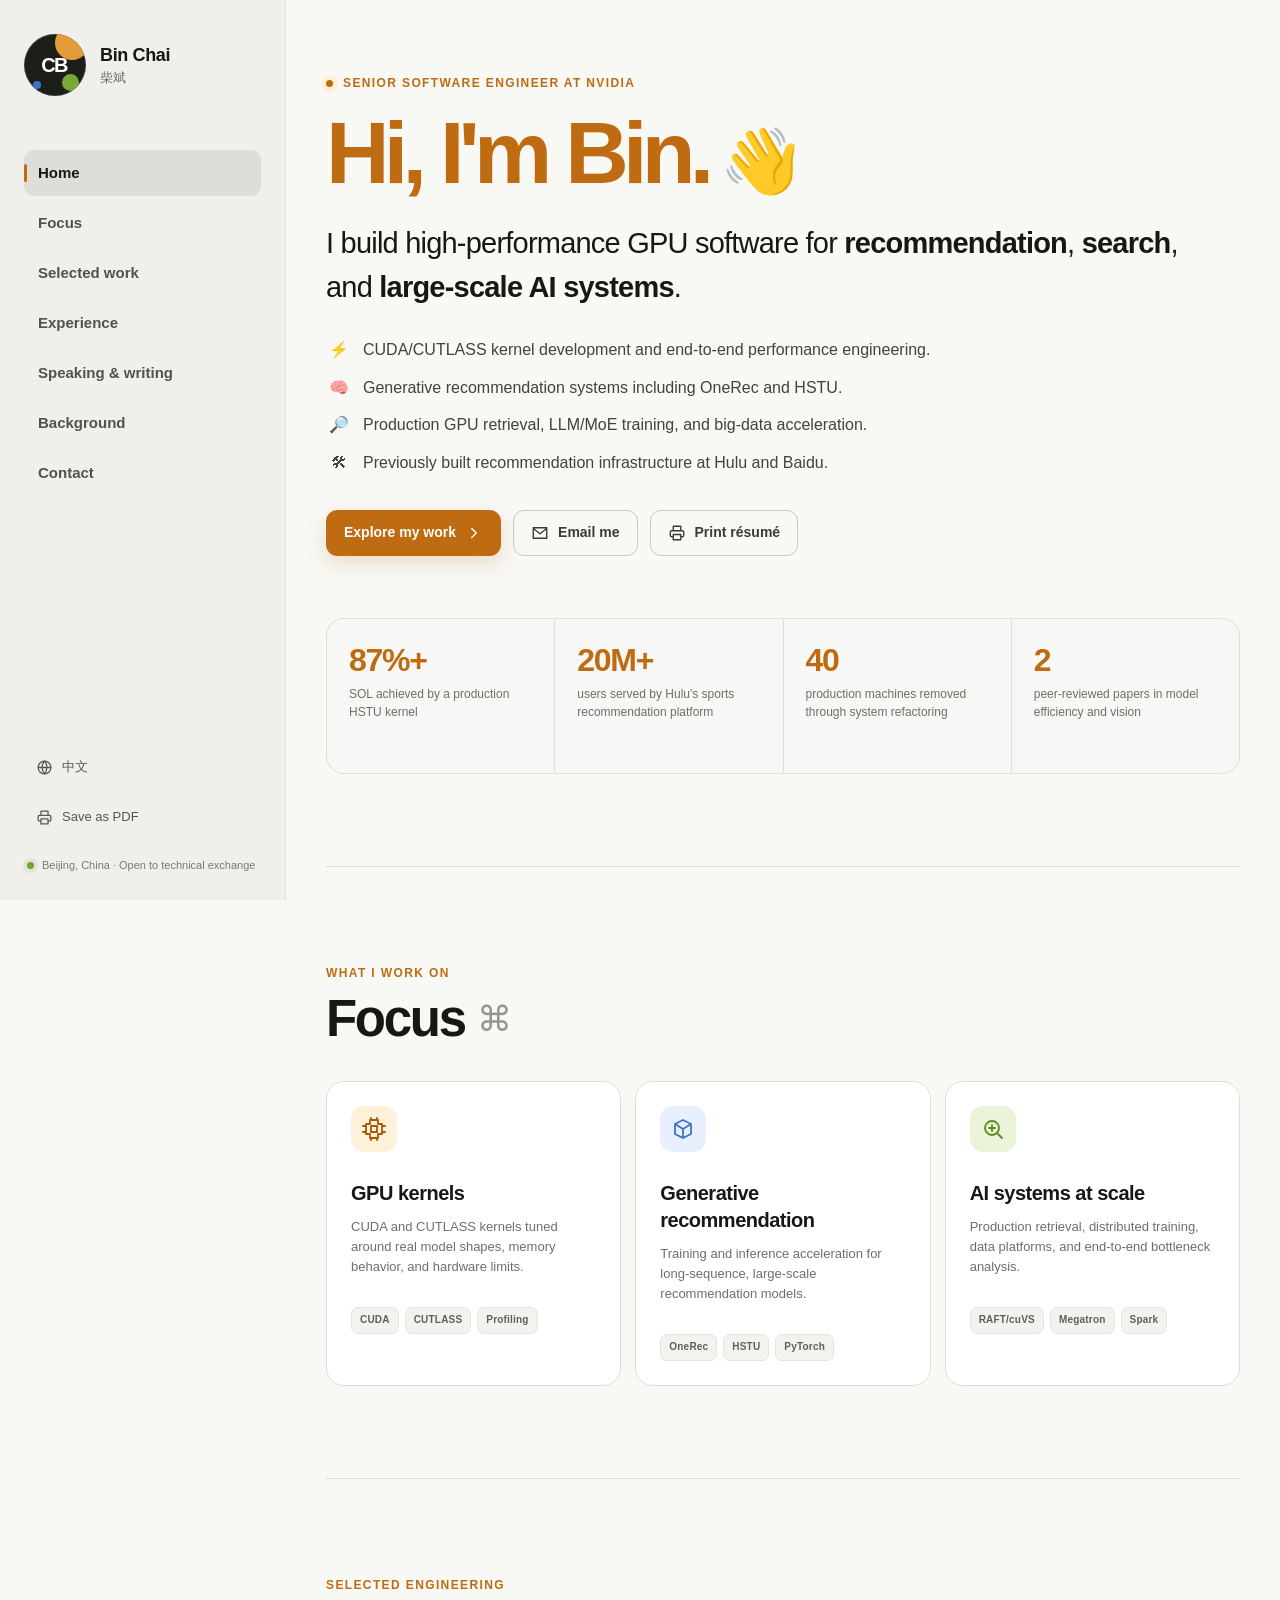
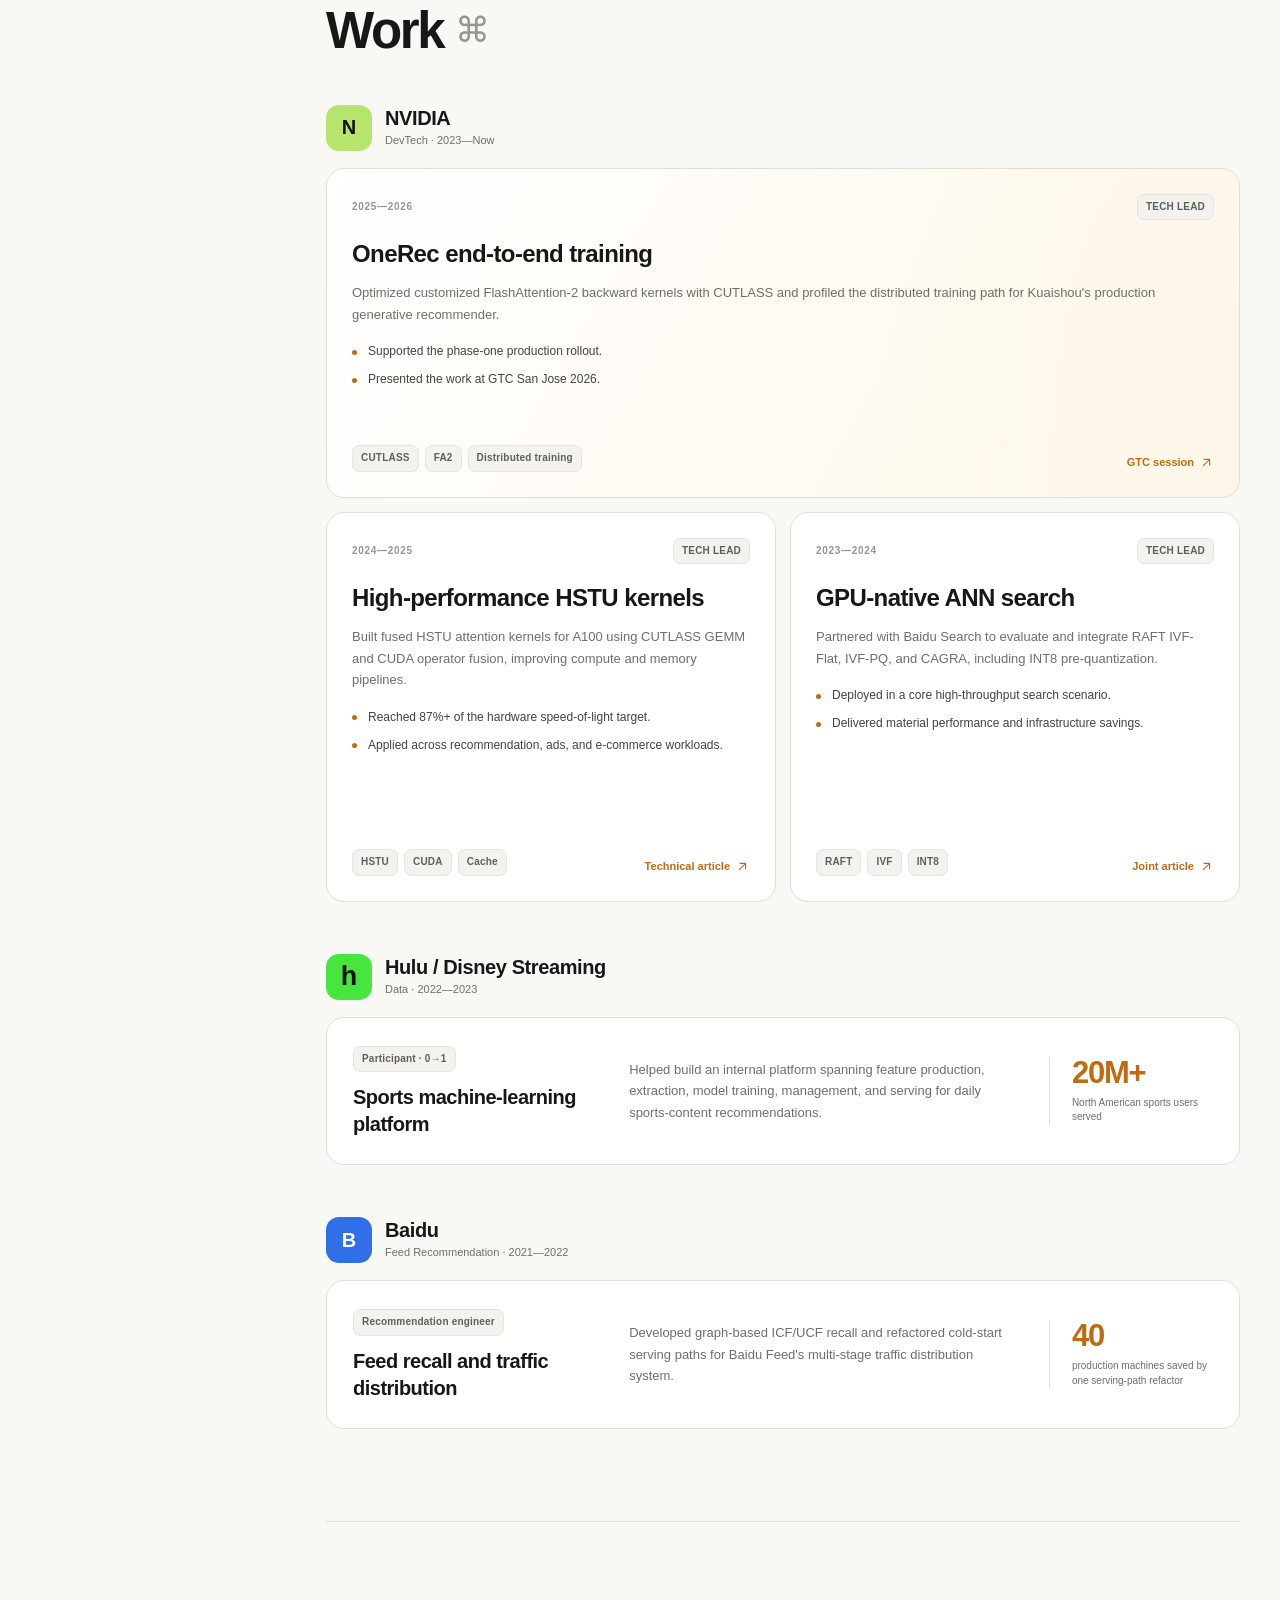
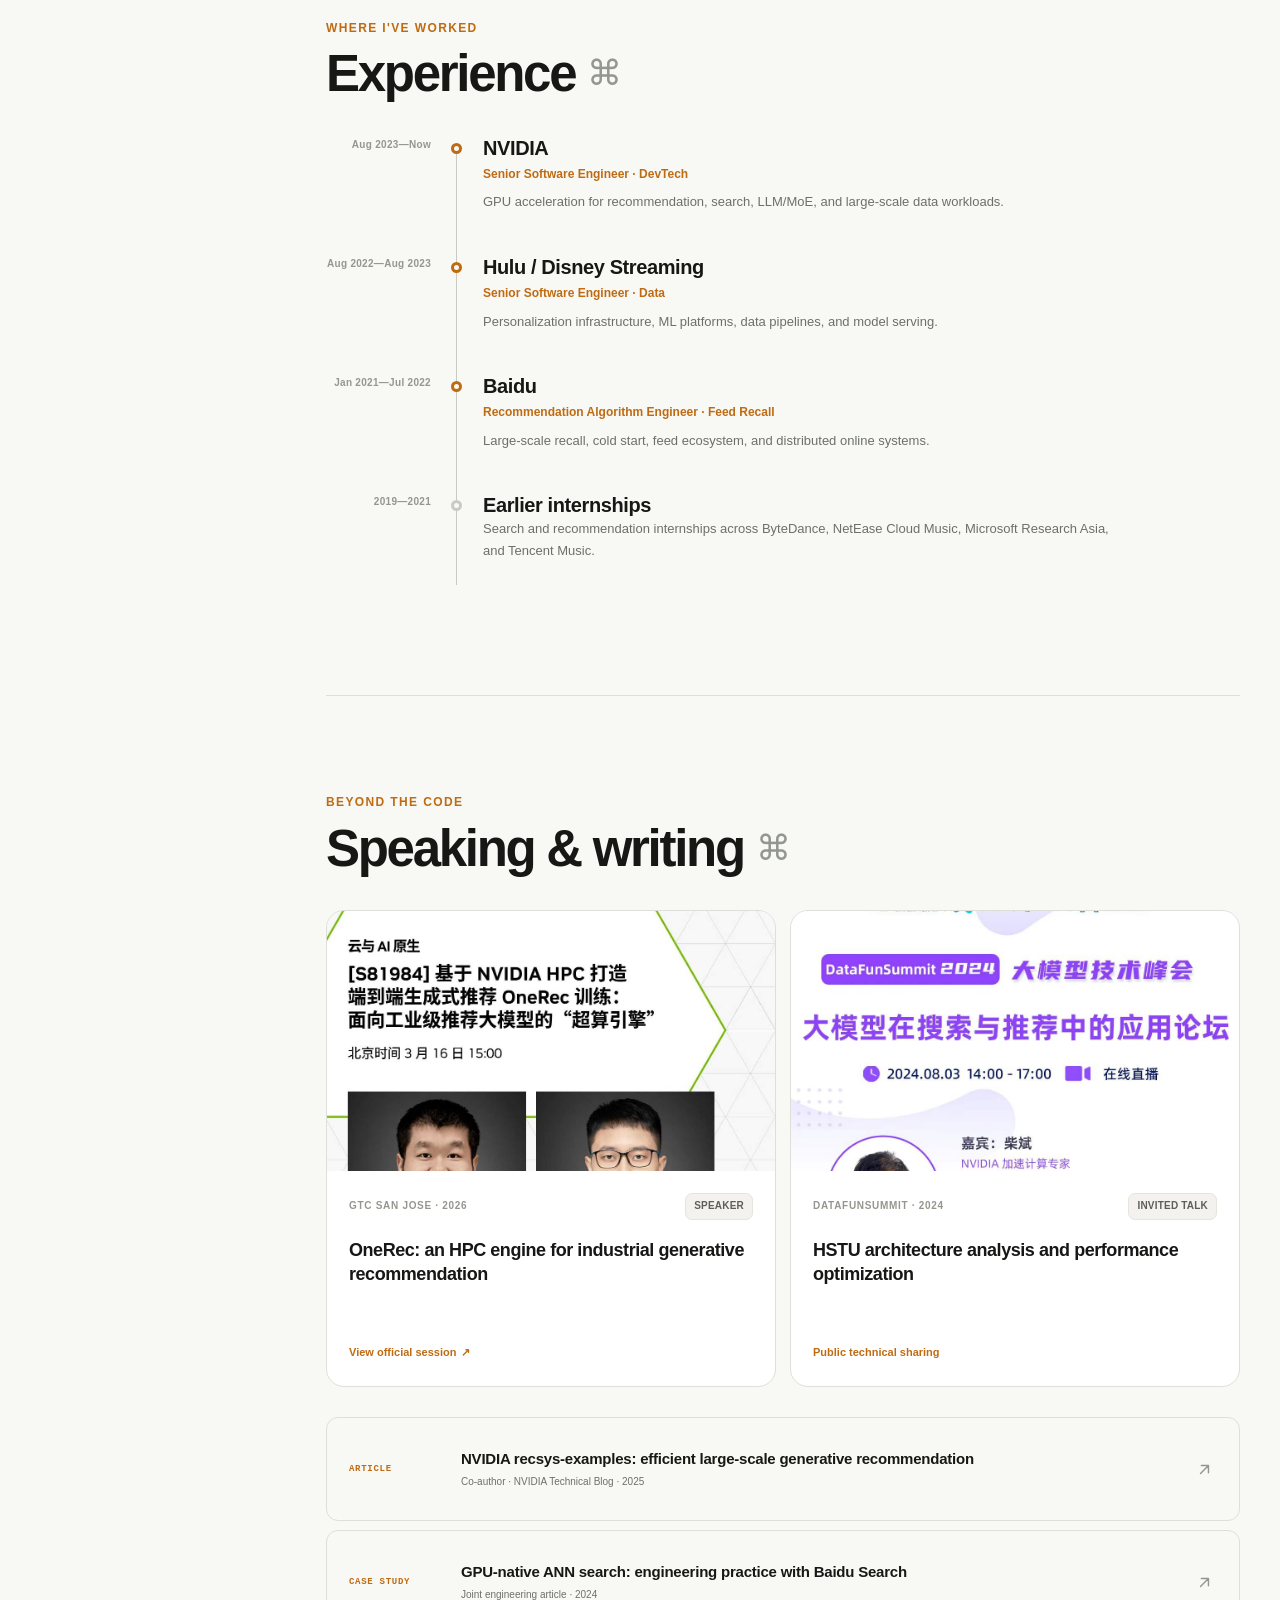
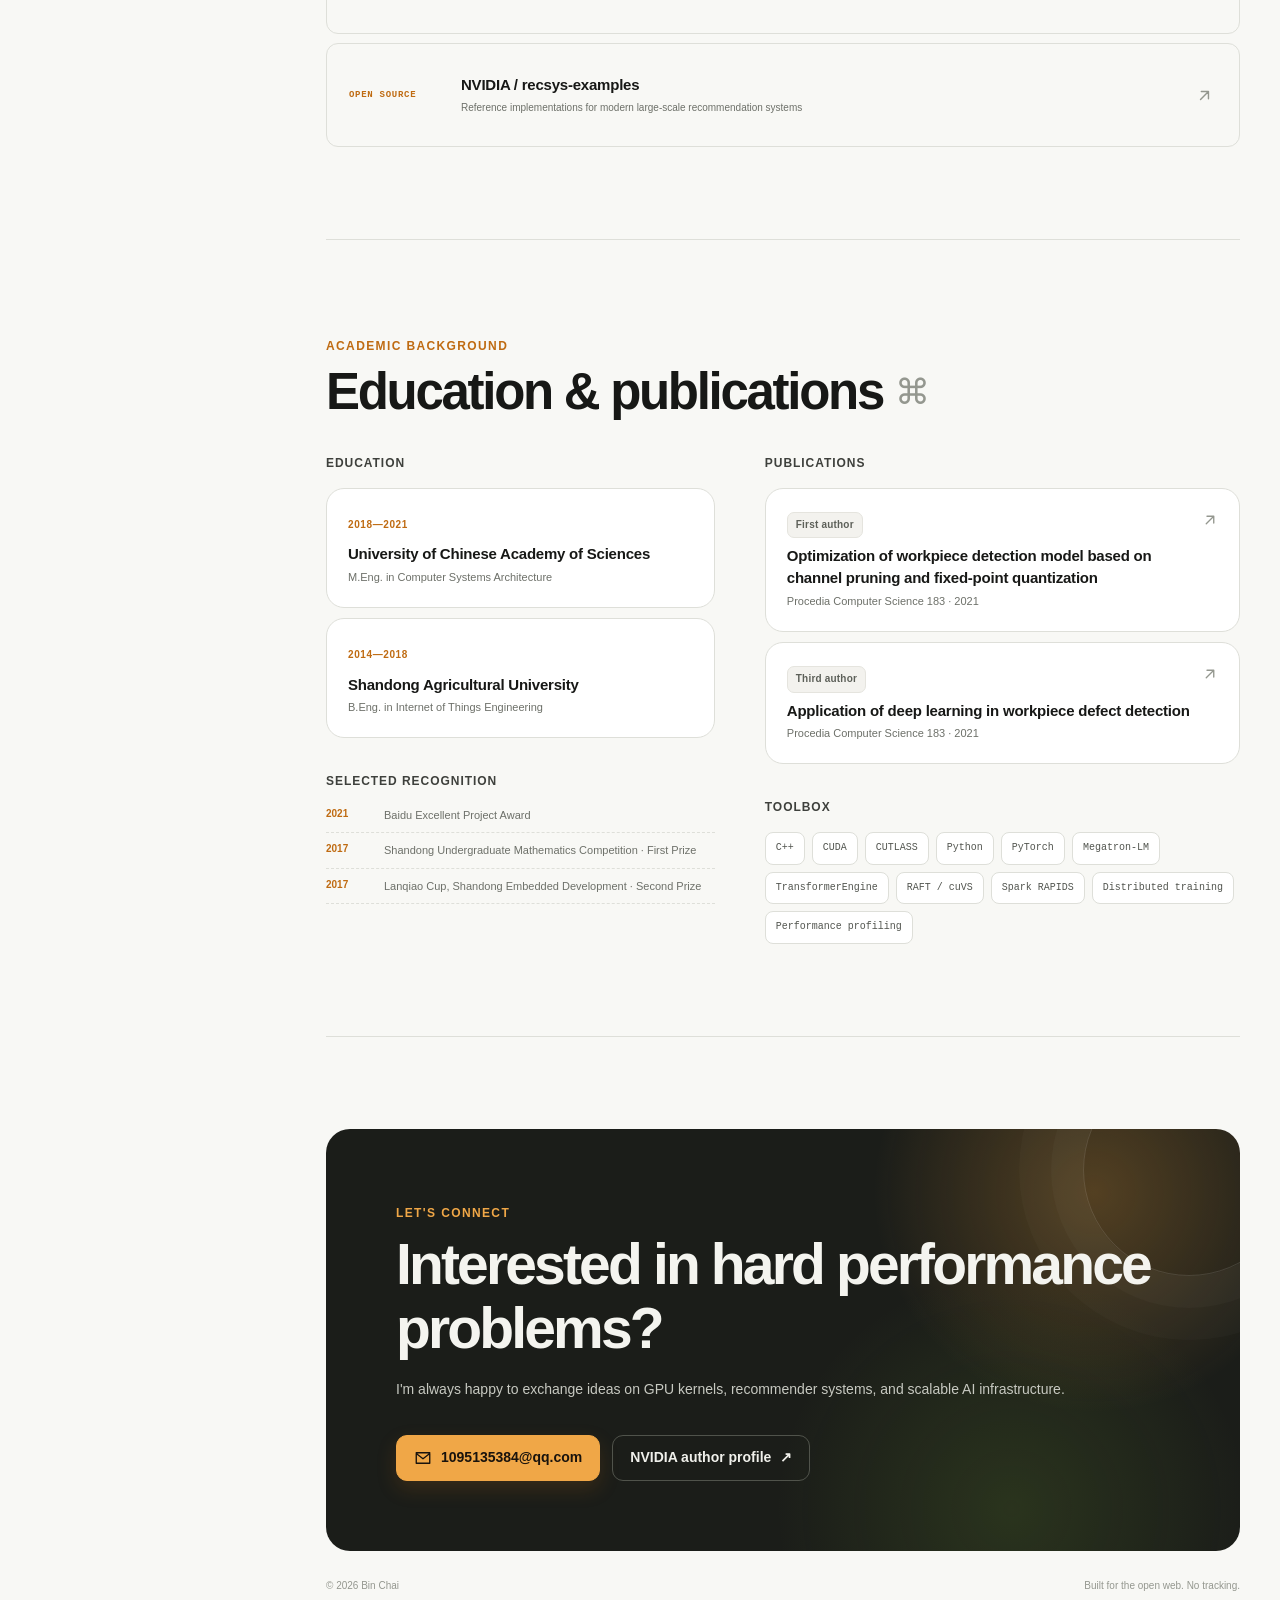
==== index.html @ 74ae66ad "Publish public resume site" ====
<!doctype html>
<html lang="en" data-lang="en">
  <head>
    <meta charset="UTF-8" />
    <meta name="viewport" content="width=device-width, initial-scale=1" />
    <meta
      name="description"
      content="Bin Chai is a senior software engineer at NVIDIA focused on GPU performance, generative recommendation, large-scale retrieval, and AI systems."
    />
    <meta name="theme-color" content="#f3f2ee" />
    <meta property="og:type" content="website" />
    <meta property="og:url" content="https://cb521.github.io/resume/" />
    <meta property="og:title" content="Bin Chai — GPU Performance Engineer" />
    <meta
      property="og:description"
      content="GPU kernels, generative recommendation, large-scale retrieval, and production AI systems."
    />
    <title>Bin Chai — GPU Performance Engineer</title>
    <link rel="canonical" href="https://cb521.github.io/resume/" />
    <link rel="icon" href="./assets/favicon.svg" type="image/svg+xml" />
    <script>document.documentElement.classList.add("js");</script>
    <link rel="stylesheet" href="./styles.css" />
    <script src="./script.js" defer></script>
  </head>

  <body>
    <a class="skip-link" href="#main-content">
      <span class="lang-en">Skip to content</span>
      <span class="lang-zh">跳到正文</span>
    </a>

    <header class="mobile-bar">
      <button class="icon-button menu-button" type="button" aria-label="Open navigation" aria-expanded="false">
        <svg viewBox="0 0 24 24" aria-hidden="true">
          <path d="M4 7h16M4 12h16M4 17h16" />
        </svg>
      </button>
      <a class="mobile-brand" href="#home" aria-label="Bin Chai home">
        <span class="brand-mark brand-mark--small">CB</span>
        <span>Bin Chai</span>
      </a>
      <button class="language-button language-button--mobile" type="button" aria-label="Switch language">
        <span class="lang-en">中文</span>
        <span class="lang-zh">EN</span>
      </button>
    </header>

    <div class="drawer-overlay" aria-hidden="true"></div>

    <aside class="sidebar" aria-label="Primary navigation">
      <div class="sidebar-inner">
        <a class="identity" href="#home" aria-label="Bin Chai home">
          <div class="brand-mark" aria-hidden="true">
            <span>CB</span>
            <i></i><i></i><i></i>
          </div>
          <div>
            <strong>Bin Chai</strong>
            <span>柴斌</span>
          </div>
        </a>

        <nav class="site-nav" aria-label="Section navigation">
          <a class="active" href="#home">
            <span class="lang-en">Home</span><span class="lang-zh">首页</span>
          </a>
          <a href="#focus">
            <span class="lang-en">Focus</span><span class="lang-zh">技术方向</span>
          </a>
          <a href="#work">
            <span class="lang-en">Selected work</span><span class="lang-zh">代表项目</span>
          </a>
          <a href="#experience">
            <span class="lang-en">Experience</span><span class="lang-zh">工作经历</span>
          </a>
          <a href="#speaking">
            <span class="lang-en">Speaking & writing</span><span class="lang-zh">演讲与文章</span>
          </a>
          <a href="#background">
            <span class="lang-en">Background</span><span class="lang-zh">教育与论文</span>
          </a>
          <a href="#contact">
            <span class="lang-en">Contact</span><span class="lang-zh">联系我</span>
          </a>
        </nav>

        <div class="sidebar-actions">
          <button class="language-button" type="button" aria-label="Switch language">
            <svg viewBox="0 0 24 24" aria-hidden="true">
              <circle cx="12" cy="12" r="9" />
              <path d="M3.5 12h17M12 3c2.2 2.5 3.3 5.5 3.3 9S14.2 18.5 12 21M12 3C9.8 5.5 8.7 8.5 8.7 12S9.8 18.5 12 21" />
            </svg>
            <span class="lang-en">中文</span>
            <span class="lang-zh">English</span>
          </button>
          <button class="print-button" type="button">
            <svg viewBox="0 0 24 24" aria-hidden="true">
              <path d="M7 8V3h10v5M7 17H5a2 2 0 0 1-2-2v-4a2 2 0 0 1 2-2h14a2 2 0 0 1 2 2v4a2 2 0 0 1-2 2h-2M7 14h10v7H7z" />
            </svg>
            <span class="lang-en">Save as PDF</span>
            <span class="lang-zh">保存为 PDF</span>
          </button>
        </div>

        <p class="sidebar-note">
          <span class="status-dot"></span>
          <span class="lang-en">Beijing, China · Open to technical exchange</span>
          <span class="lang-zh">中国北京 · 欢迎技术交流</span>
        </p>
      </div>
    </aside>

    <main id="main-content">
      <section class="hero section" id="home">
        <div class="eyebrow reveal">
          <span class="eyebrow-dot"></span>
          <span class="lang-en">Senior Software Engineer at NVIDIA</span>
          <span class="lang-zh">NVIDIA 高级软件开发工程师</span>
        </div>

        <h1 class="hero-title reveal">
          <span class="lang-en">Hi, I'm Bin.<span class="wave" aria-hidden="true">👋</span></span>
          <span class="lang-zh">你好，我是柴斌。<span class="wave" aria-hidden="true">👋</span></span>
        </h1>

        <p class="print-contact">Bin Chai · Beijing, China · 1095135384@qq.com</p>

        <div class="hero-copy reveal">
          <p class="lead lang-en">
            I build high-performance GPU software for <strong>recommendation</strong>,
            <strong>search</strong>, and <strong>large-scale AI systems</strong>.
          </p>
          <p class="lead lang-zh">
            我专注于<strong>推荐系统</strong>、<strong>搜索</strong>与<strong>大规模 AI 系统</strong>的 GPU 性能优化。
          </p>

          <ul class="intro-list">
            <li>
              <span class="bullet-icon" aria-hidden="true">⚡</span>
              <span class="lang-en">CUDA/CUTLASS kernel development and end-to-end performance engineering.</span>
              <span class="lang-zh">CUDA/CUTLASS 高性能 Kernel 开发与端到端性能优化。</span>
            </li>
            <li>
              <span class="bullet-icon" aria-hidden="true">🧠</span>
              <span class="lang-en">Generative recommendation systems including OneRec and HSTU.</span>
              <span class="lang-zh">OneRec、HSTU 等生成式推荐系统的训练与推理加速。</span>
            </li>
            <li>
              <span class="bullet-icon" aria-hidden="true">🔎</span>
              <span class="lang-en">Production GPU retrieval, LLM/MoE training, and big-data acceleration.</span>
              <span class="lang-zh">生产级 GPU 检索、LLM/MoE 训练与大数据加速。</span>
            </li>
            <li>
              <span class="bullet-icon" aria-hidden="true">🛠</span>
              <span class="lang-en">Previously built recommendation infrastructure at Hulu and Baidu.</span>
              <span class="lang-zh">曾在 Hulu 与百度从事推荐基础设施和算法研发。</span>
            </li>
          </ul>
        </div>

        <div class="hero-actions reveal">
          <a class="primary-button" href="#work">
            <span class="lang-en">Explore my work</span><span class="lang-zh">查看代表项目</span>
            <svg viewBox="0 0 24 24" aria-hidden="true"><path d="m9 18 6-6-6-6" /></svg>
          </a>
          <a class="text-button" href="mailto:1095135384@qq.com">
            <svg viewBox="0 0 24 24" aria-hidden="true"><path d="M3 5h18v14H3zM3 6l9 7 9-7" /></svg>
            <span class="lang-en">Email me</span><span class="lang-zh">邮件联系</span>
          </a>
          <button class="text-button print-button print-button--inline" type="button">
            <svg viewBox="0 0 24 24" aria-hidden="true"><path d="M7 8V3h10v5M7 17H5a2 2 0 0 1-2-2v-4a2 2 0 0 1 2-2h14a2 2 0 0 1 2 2v4a2 2 0 0 1-2 2h-2M7 14h10v7H7z" /></svg>
            <span class="lang-en">Print résumé</span><span class="lang-zh">打印简历</span>
          </button>
        </div>

        <div class="metrics reveal" aria-label="Career highlights">
          <div>
            <strong>87%+</strong>
            <span class="lang-en">SOL achieved by a production HSTU kernel</span>
            <span class="lang-zh">HSTU 核心 Kernel 达到的 SOL</span>
          </div>
          <div>
            <strong>20M+</strong>
            <span class="lang-en">users served by Hulu's sports recommendation platform</span>
            <span class="lang-zh">Hulu 体育推荐平台覆盖用户</span>
          </div>
          <div>
            <strong>40</strong>
            <span class="lang-en">production machines removed through system refactoring</span>
            <span class="lang-zh">通过架构重构节省线上机器</span>
          </div>
          <div>
            <strong>2</strong>
            <span class="lang-en">peer-reviewed papers in model efficiency and vision</span>
            <span class="lang-zh">模型效率与视觉方向论文</span>
          </div>
        </div>
      </section>

      <section class="section" id="focus">
        <div class="section-heading reveal">
          <span class="section-kicker lang-en">What I work on</span>
          <span class="section-kicker lang-zh">技术方向</span>
          <h2><span class="lang-en">Focus</span><span class="lang-zh">我在做什么</span><span aria-hidden="true">⌘</span></h2>
        </div>

        <div class="focus-grid">
          <article class="focus-card reveal">
            <div class="focus-icon focus-icon--amber" aria-hidden="true">
              <svg viewBox="0 0 24 24"><path d="M8 3h8v4h4v10h-4v4H8v-4H4V7h4zM9 9h6v6H9zM9 1v2m6-2v2M9 21v2m6-2v2M1 9h3m-3 6h3m16-6h3m-3 6h3" /></svg>
            </div>
            <h3><span class="lang-en">GPU kernels</span><span class="lang-zh">GPU Kernel</span></h3>
            <p class="lang-en">CUDA and CUTLASS kernels tuned around real model shapes, memory behavior, and hardware limits.</p>
            <p class="lang-zh">围绕真实模型形状、访存行为与硬件极限进行 CUDA/CUTLASS Kernel 优化。</p>
            <div class="tag-row"><span>CUDA</span><span>CUTLASS</span><span>Profiling</span></div>
          </article>

          <article class="focus-card reveal">
            <div class="focus-icon focus-icon--blue" aria-hidden="true">
              <svg viewBox="0 0 24 24"><path d="M4 17V7l8-4 8 4v10l-8 4zM4 7l8 5 8-5M12 12v9" /></svg>
            </div>
            <h3><span class="lang-en">Generative recommendation</span><span class="lang-zh">生成式推荐</span></h3>
            <p class="lang-en">Training and inference acceleration for long-sequence, large-scale recommendation models.</p>
            <p class="lang-zh">面向长序列、大规模生成式推荐模型的训练与推理加速。</p>
            <div class="tag-row"><span>OneRec</span><span>HSTU</span><span>PyTorch</span></div>
          </article>

          <article class="focus-card reveal">
            <div class="focus-icon focus-icon--green" aria-hidden="true">
              <svg viewBox="0 0 24 24"><circle cx="11" cy="11" r="7" /><path d="m16 16 5 5M8 11h6m-3-3v6" /></svg>
            </div>
            <h3><span class="lang-en">AI systems at scale</span><span class="lang-zh">大规模 AI 系统</span></h3>
            <p class="lang-en">Production retrieval, distributed training, data platforms, and end-to-end bottleneck analysis.</p>
            <p class="lang-zh">生产级向量检索、分布式训练、数据平台与端到端瓶颈分析。</p>
            <div class="tag-row"><span>RAFT/cuVS</span><span>Megatron</span><span>Spark</span></div>
          </article>
        </div>
      </section>

      <section class="section" id="work">
        <div class="section-heading reveal">
          <span class="section-kicker lang-en">Selected engineering</span>
          <span class="section-kicker lang-zh">代表性工程实践</span>
          <h2><span class="lang-en">Work</span><span class="lang-zh">代表项目</span><span aria-hidden="true">⌘</span></h2>
        </div>

        <div class="company-heading reveal">
          <div class="company-logo company-logo--nvidia" aria-hidden="true">N</div>
          <div><strong>NVIDIA</strong><span>DevTech · 2023—Now</span></div>
        </div>

        <div class="work-grid">
          <article class="work-card work-card--featured reveal">
            <div class="card-topline"><span>2025—2026</span><span class="role-pill">Tech Lead</span></div>
            <h3><span class="lang-en">OneRec end-to-end training</span><span class="lang-zh">OneRec 端到端训练优化</span></h3>
            <p class="lang-en">Optimized customized FlashAttention-2 backward kernels with CUTLASS and profiled the distributed training path for Kuaishou's production generative recommender.</p>
            <p class="lang-zh">结合客户定制化参数，使用 CUTLASS 优化 FlashAttention-2 反向 Kernel，并完成分布式训练链路分析与优化。</p>
            <ul class="result-list">
              <li><span class="lang-en">Supported the phase-one production rollout.</span><span class="lang-zh">支持 OneRec 一期上线。</span></li>
              <li><span class="lang-en">Presented the work at GTC San Jose 2026.</span><span class="lang-zh">作为讲者在 GTC San Jose 2026 分享。</span></li>
            </ul>
            <div class="card-footer">
              <div class="tag-row"><span>CUTLASS</span><span>FA2</span><span>Distributed training</span></div>
              <a class="card-link" href="https://www.nvidia.com/gtc/session-catalog/sessions/gtc26-s81984/" target="_blank" rel="noreferrer">
                <span class="lang-en">GTC session</span><span class="lang-zh">GTC 演讲</span>
                <svg viewBox="0 0 24 24" aria-hidden="true"><path d="M7 17 17 7M8 7h9v9" /></svg>
              </a>
            </div>
          </article>

          <article class="work-card reveal">
            <div class="card-topline"><span>2024—2025</span><span class="role-pill">Tech Lead</span></div>
            <h3><span class="lang-en">High-performance HSTU kernels</span><span class="lang-zh">高性能 HSTU Kernel</span></h3>
            <p class="lang-en">Built fused HSTU attention kernels for A100 using CUTLASS GEMM and CUDA operator fusion, improving compute and memory pipelines.</p>
            <p class="lang-zh">基于 CUTLASS GEMM 与 CUDA 算子融合实现 A100 高性能 HSTU 核心算子，系统优化计算与访存流水。</p>
            <ul class="result-list">
              <li><span class="lang-en">Reached 87%+ of the hardware speed-of-light target.</span><span class="lang-zh">达到 87%+ SOL 性能。</span></li>
              <li><span class="lang-en">Applied across recommendation, ads, and e-commerce workloads.</span><span class="lang-zh">在信息流、电商推荐与原生广告场景落地。</span></li>
            </ul>
            <div class="card-footer">
              <div class="tag-row"><span>HSTU</span><span>CUDA</span><span>Cache</span></div>
              <a class="card-link" href="https://developer.nvidia.cn/blog/nvidia-recsys-generative-recommenders-1/" target="_blank" rel="noreferrer">
                <span class="lang-en">Technical article</span><span class="lang-zh">技术文章</span>
                <svg viewBox="0 0 24 24" aria-hidden="true"><path d="M7 17 17 7M8 7h9v9" /></svg>
              </a>
            </div>
          </article>

          <article class="work-card reveal">
            <div class="card-topline"><span>2023—2024</span><span class="role-pill">Tech Lead</span></div>
            <h3><span class="lang-en">GPU-native ANN search</span><span class="lang-zh">GPU 原生 ANN 检索</span></h3>
            <p class="lang-en">Partnered with Baidu Search to evaluate and integrate RAFT IVF-Flat, IVF-PQ, and CAGRA, including INT8 pre-quantization.</p>
            <p class="lang-zh">与百度搜索合作接入并测试 RAFT IVF-Flat、IVF-PQ、CAGRA，并完成 INT8 低精度方案验证。</p>
            <ul class="result-list">
              <li><span class="lang-en">Deployed in a core high-throughput search scenario.</span><span class="lang-zh">在百度核心高吞吐搜索场景上线。</span></li>
              <li><span class="lang-en">Delivered material performance and infrastructure savings.</span><span class="lang-zh">取得显著性能与资源成本收益。</span></li>
            </ul>
            <div class="card-footer">
              <div class="tag-row"><span>RAFT</span><span>IVF</span><span>INT8</span></div>
              <a class="card-link" href="https://segmentfault.com/a/1190000045491973" target="_blank" rel="noreferrer">
                <span class="lang-en">Joint article</span><span class="lang-zh">联合文章</span>
                <svg viewBox="0 0 24 24" aria-hidden="true"><path d="M7 17 17 7M8 7h9v9" /></svg>
              </a>
            </div>
          </article>
        </div>

        <div class="company-heading company-heading--spaced reveal">
          <div class="company-logo company-logo--hulu" aria-hidden="true">h</div>
          <div><strong>Hulu / Disney Streaming</strong><span>Data · 2022—2023</span></div>
        </div>

        <article class="wide-card reveal">
          <div>
            <span class="role-pill">Participant · 0→1</span>
            <h3><span class="lang-en">Sports machine-learning platform</span><span class="lang-zh">体育业务机器学习平台</span></h3>
          </div>
          <p class="lang-en">Helped build an internal platform spanning feature production, extraction, model training, management, and serving for daily sports-content recommendations.</p>
          <p class="lang-zh">从 0 到 1 参与构建覆盖特征生产、抽取、模型训练、管理和服务的内部机器学习平台。</p>
          <div class="wide-card-result">
            <strong>20M+</strong>
            <span class="lang-en">North American sports users served</span>
            <span class="lang-zh">北美体育用户日常推荐与推送</span>
          </div>
        </article>

        <div class="company-heading company-heading--spaced reveal">
          <div class="company-logo company-logo--baidu" aria-hidden="true">B</div>
          <div><strong>Baidu</strong><span>Feed Recommendation · 2021—2022</span></div>
        </div>

        <article class="wide-card reveal">
          <div>
            <span class="role-pill"><span class="lang-en">Recommendation engineer</span><span class="lang-zh">推荐算法工程师</span></span>
            <h3><span class="lang-en">Feed recall and traffic distribution</span><span class="lang-zh">信息流召回与流量分发</span></h3>
          </div>
          <p class="lang-en">Developed graph-based ICF/UCF recall and refactored cold-start serving paths for Baidu Feed's multi-stage traffic distribution system.</p>
          <p class="lang-zh">参与流量阶梯分发机制，研发图召回 ICF/UCF，并重构冷启动在线服务链路。</p>
          <div class="wide-card-result">
            <strong>40</strong>
            <span class="lang-en">production machines saved by one serving-path refactor</span>
            <span class="lang-zh">一次召回链路重构节省线上机器</span>
          </div>
        </article>
      </section>

      <section class="section" id="experience">
        <div class="section-heading reveal">
          <span class="section-kicker lang-en">Where I've worked</span>
          <span class="section-kicker lang-zh">工作经历</span>
          <h2><span class="lang-en">Experience</span><span class="lang-zh">职业经历</span><span aria-hidden="true">⌘</span></h2>
        </div>

        <div class="timeline">
          <article class="timeline-item reveal">
            <div class="timeline-marker"></div>
            <div class="timeline-date"><span class="lang-en">Aug 2023—Now</span><span class="lang-zh">2023.08—至今</span></div>
            <div class="timeline-content">
              <h3>NVIDIA</h3>
              <p class="timeline-role"><span class="lang-en">Senior Software Engineer · DevTech</span><span class="lang-zh">高级软件开发工程师 · DevTech</span></p>
              <p class="lang-en">GPU acceleration for recommendation, search, LLM/MoE, and large-scale data workloads.</p>
              <p class="lang-zh">负责搜广推、LLM/MoE 与大数据业务的 GPU 加速和性能工程。</p>
            </div>
          </article>

          <article class="timeline-item reveal">
            <div class="timeline-marker"></div>
            <div class="timeline-date">Aug 2022—Aug 2023</div>
            <div class="timeline-content">
              <h3>Hulu / Disney Streaming</h3>
              <p class="timeline-role"><span class="lang-en">Senior Software Engineer · Data</span><span class="lang-zh">高级软件开发工程师 · Data</span></p>
              <p class="lang-en">Personalization infrastructure, ML platforms, data pipelines, and model serving.</p>
              <p class="lang-zh">个性化推荐基础设施、机器学习平台、数据流水线与模型服务。</p>
            </div>
          </article>

          <article class="timeline-item reveal">
            <div class="timeline-marker"></div>
            <div class="timeline-date">Jan 2021—Jul 2022</div>
            <div class="timeline-content">
              <h3>Baidu</h3>
              <p class="timeline-role"><span class="lang-en">Recommendation Algorithm Engineer · Feed Recall</span><span class="lang-zh">推荐算法工程师 · Feed 召回</span></p>
              <p class="lang-en">Large-scale recall, cold start, feed ecosystem, and distributed online systems.</p>
              <p class="lang-zh">大规模召回、冷启动、信息流生态与分布式在线系统。</p>
            </div>
          </article>

          <article class="timeline-item timeline-item--muted reveal">
            <div class="timeline-marker"></div>
            <div class="timeline-date">2019—2021</div>
            <div class="timeline-content">
              <h3><span class="lang-en">Earlier internships</span><span class="lang-zh">早期实习</span></h3>
              <p class="lang-en">Search and recommendation internships across ByteDance, NetEase Cloud Music, Microsoft Research Asia, and Tencent Music.</p>
              <p class="lang-zh">曾在字节跳动、网易云音乐、微软亚洲研究院与腾讯音乐参与搜广推相关实习。</p>
            </div>
          </article>
        </div>
      </section>

      <section class="section" id="speaking">
        <div class="section-heading reveal">
          <span class="section-kicker lang-en">Beyond the code</span>
          <span class="section-kicker lang-zh">代码之外</span>
          <h2><span class="lang-en">Speaking & writing</span><span class="lang-zh">演讲与文章</span><span aria-hidden="true">⌘</span></h2>
        </div>

        <div class="media-grid">
          <a class="media-card reveal" href="https://www.nvidia.com/gtc/session-catalog/sessions/gtc26-s81984/" target="_blank" rel="noreferrer">
            <div class="media-image media-image--gtc" role="img" aria-label="GTC 2026 OneRec session poster"></div>
            <div class="media-body">
              <div class="card-topline"><span>GTC San Jose · 2026</span><span class="role-pill"><span class="lang-en">Speaker</span><span class="lang-zh">讲者</span></span></div>
              <h3><span class="lang-en">OneRec: an HPC engine for industrial generative recommendation</span><span class="lang-zh">基于 NVIDIA HPC 打造端到端生成式推荐 OneRec 训练</span></h3>
              <span class="media-link"><span class="lang-en">View official session</span><span class="lang-zh">查看官方演讲页面</span> ↗</span>
            </div>
          </a>

          <article class="media-card reveal">
            <div class="media-image media-image--datafun" role="img" aria-label="DataFun Summit HSTU talk poster"></div>
            <div class="media-body">
              <div class="card-topline"><span>DataFunSummit · 2024</span><span class="role-pill"><span class="lang-en">Invited talk</span><span class="lang-zh">受邀分享</span></span></div>
              <h3><span class="lang-en">HSTU architecture analysis and performance optimization</span><span class="lang-zh">生成式推荐 HSTU 结构分析与性能优化</span></h3>
              <span class="media-link"><span class="lang-en">Public technical sharing</span><span class="lang-zh">公开技术分享</span></span>
            </div>
          </article>
        </div>

        <div class="writing-list">
          <a class="writing-item reveal" href="https://developer.nvidia.cn/blog/nvidia-recsys-generative-recommenders-1/" target="_blank" rel="noreferrer">
            <span class="writing-type">ARTICLE</span>
            <div>
              <h3><span class="lang-en">NVIDIA recsys-examples: efficient large-scale generative recommendation</span><span class="lang-zh">NVIDIA recsys-examples：生成式推荐系统大规模训推实践</span></h3>
              <p><span class="lang-en">Co-author · NVIDIA Technical Blog · 2025</span><span class="lang-zh">联合作者 · NVIDIA 技术博客 · 2025</span></p>
            </div>
            <svg viewBox="0 0 24 24" aria-hidden="true"><path d="M7 17 17 7M8 7h9v9" /></svg>
          </a>
          <a class="writing-item reveal" href="https://segmentfault.com/a/1190000045491973" target="_blank" rel="noreferrer">
            <span class="writing-type">CASE STUDY</span>
            <div>
              <h3><span class="lang-en">GPU-native ANN search: engineering practice with Baidu Search</span><span class="lang-zh">基于 GPU 的 ANN 检索：百度搜索工程实践</span></h3>
              <p><span class="lang-en">Joint engineering article · 2024</span><span class="lang-zh">联合工程文章 · 2024</span></p>
            </div>
            <svg viewBox="0 0 24 24" aria-hidden="true"><path d="M7 17 17 7M8 7h9v9" /></svg>
          </a>
          <a class="writing-item reveal" href="https://github.com/NVIDIA/recsys-examples" target="_blank" rel="noreferrer">
            <span class="writing-type">OPEN SOURCE</span>
            <div>
              <h3>NVIDIA / recsys-examples</h3>
              <p><span class="lang-en">Reference implementations for modern large-scale recommendation systems</span><span class="lang-zh">现代大规模推荐系统参考实现</span></p>
            </div>
            <svg viewBox="0 0 24 24" aria-hidden="true"><path d="M7 17 17 7M8 7h9v9" /></svg>
          </a>
        </div>
      </section>

      <section class="section" id="background">
        <div class="section-heading reveal">
          <span class="section-kicker lang-en">Academic background</span>
          <span class="section-kicker lang-zh">学术背景</span>
          <h2><span class="lang-en">Education & publications</span><span class="lang-zh">教育与论文</span><span aria-hidden="true">⌘</span></h2>
        </div>

        <div class="background-grid">
          <div class="background-column reveal">
            <h3 class="subsection-title"><span class="lang-en">Education</span><span class="lang-zh">教育经历</span></h3>
            <article class="education-card">
              <span class="education-years">2018—2021</span>
              <h4><span class="lang-en">University of Chinese Academy of Sciences</span><span class="lang-zh">中国科学院大学</span></h4>
              <p><span class="lang-en">M.Eng. in Computer Systems Architecture</span><span class="lang-zh">计算机系统结构 · 硕士</span></p>
            </article>
            <article class="education-card">
              <span class="education-years">2014—2018</span>
              <h4><span class="lang-en">Shandong Agricultural University</span><span class="lang-zh">山东农业大学</span></h4>
              <p><span class="lang-en">B.Eng. in Internet of Things Engineering</span><span class="lang-zh">物联网工程 · 学士</span></p>
            </article>

            <h3 class="subsection-title subsection-title--spaced"><span class="lang-en">Selected recognition</span><span class="lang-zh">部分奖项</span></h3>
            <ul class="award-list">
              <li><strong>2021</strong><span class="lang-en">Baidu Excellent Project Award</span><span class="lang-zh">百度优秀项目奖</span></li>
              <li><strong>2017</strong><span class="lang-en">Shandong Undergraduate Mathematics Competition · First Prize</span><span class="lang-zh">山东省大学生数学竞赛一等奖</span></li>
              <li><strong>2017</strong><span class="lang-en">Lanqiao Cup, Shandong Embedded Development · Second Prize</span><span class="lang-zh">蓝桥杯山东赛区单片机开发二等奖</span></li>
            </ul>
          </div>

          <div class="background-column reveal">
            <h3 class="subsection-title"><span class="lang-en">Publications</span><span class="lang-zh">论文</span></h3>
            <a class="publication-card" href="https://doi.org/10.1016/j.procs.2021.02.086" target="_blank" rel="noreferrer">
              <span class="publication-role"><span class="lang-en">First author</span><span class="lang-zh">第一作者</span></span>
              <h4>Optimization of workpiece detection model based on channel pruning and fixed-point quantization</h4>
              <p>Procedia Computer Science 183 · 2021</p>
              <svg viewBox="0 0 24 24" aria-hidden="true"><path d="M7 17 17 7M8 7h9v9" /></svg>
            </a>
            <a class="publication-card" href="https://doi.org/10.1016/j.procs.2021.02.058" target="_blank" rel="noreferrer">
              <span class="publication-role"><span class="lang-en">Third author</span><span class="lang-zh">第三作者</span></span>
              <h4>Application of deep learning in workpiece defect detection</h4>
              <p>Procedia Computer Science 183 · 2021</p>
              <svg viewBox="0 0 24 24" aria-hidden="true"><path d="M7 17 17 7M8 7h9v9" /></svg>
            </a>

            <h3 class="subsection-title subsection-title--spaced"><span class="lang-en">Toolbox</span><span class="lang-zh">技术栈</span></h3>
            <div class="skills-cloud">
              <span>C++</span><span>CUDA</span><span>CUTLASS</span><span>Python</span><span>PyTorch</span>
              <span>Megatron-LM</span><span>TransformerEngine</span><span>RAFT / cuVS</span>
              <span>Spark RAPIDS</span><span>Distributed training</span><span>Performance profiling</span>
            </div>
          </div>
        </div>
      </section>

      <section class="contact-section section" id="contact">
        <div class="contact-card reveal">
          <span class="section-kicker lang-en">Let's connect</span>
          <span class="section-kicker lang-zh">保持联系</span>
          <h2><span class="lang-en">Interested in hard performance problems?</span><span class="lang-zh">一起聊聊有挑战的性能问题。</span></h2>
          <p class="lang-en">I'm always happy to exchange ideas on GPU kernels, recommender systems, and scalable AI infrastructure.</p>
          <p class="lang-zh">欢迎交流 GPU Kernel、推荐系统与大规模 AI 基础设施。</p>
          <div class="contact-actions">
            <a class="primary-button primary-button--dark" href="mailto:1095135384@qq.com">
              <svg viewBox="0 0 24 24" aria-hidden="true"><path d="M3 5h18v14H3zM3 6l9 7 9-7" /></svg>
              1095135384@qq.com
            </a>
            <a class="text-button text-button--light" href="https://developer.nvidia.cn/blog/author/%E6%9F%B4%E6%96%8C/" target="_blank" rel="noreferrer">
              <span class="lang-en">NVIDIA author profile</span><span class="lang-zh">NVIDIA 作者主页</span> ↗
            </a>
          </div>
        </div>

        <footer>
          <p>© <span id="current-year">2026</span> Bin Chai</p>
          <p><span class="lang-en">Built for the open web. No tracking.</span><span class="lang-zh">为开放网络而建，不收集访问数据。</span></p>
        </footer>
      </section>
    </main>
  </body>
</html>
---- styles.css ----
:root {
  --bg: #f8f8f5;
  --sidebar: #f0efeb;
  --surface: #ffffff;
  --surface-alt: #f3f2ee;
  --text: #171816;
  --muted: #6d7069;
  --faint: #94978f;
  --line: #dedfd9;
  --line-dark: #c9cbc3;
  --accent: #bf6b12;
  --accent-bright: #e59b39;
  --accent-soft: #fff0d9;
  --green: #78a934;
  --green-soft: #eaf4d8;
  --blue: #3d73c5;
  --blue-soft: #e8f0ff;
  --shadow: 0 18px 48px rgba(37, 35, 30, 0.08);
  --sidebar-width: 286px;
  --content-width: 1080px;
  --radius: 18px;
  --radius-small: 12px;
}

* {
  box-sizing: border-box;
}

html {
  scroll-behavior: smooth;
  scroll-padding-top: 28px;
}

body {
  margin: 0;
  color: var(--text);
  background: var(--bg);
  font-family: Inter, ui-sans-serif, -apple-system, BlinkMacSystemFont, "Segoe UI", "PingFang SC",
    "Hiragino Sans GB", "Microsoft YaHei", sans-serif;
  font-size: 16px;
  line-height: 1.65;
  -webkit-font-smoothing: antialiased;
  text-rendering: optimizeLegibility;
}

button,
a {
  -webkit-tap-highlight-color: transparent;
}

a {
  color: inherit;
  text-decoration: none;
}

button {
  color: inherit;
  font: inherit;
}

svg {
  display: block;
  fill: none;
  stroke: currentColor;
  stroke-linecap: round;
  stroke-linejoin: round;
  stroke-width: 1.8;
}

::selection {
  color: #1c150d;
  background: #ffd999;
}

.lang-zh,
html[data-lang="en"] .lang-zh {
  display: none !important;
}

html[data-lang="zh"] .lang-en {
  display: none !important;
}

html[data-lang="zh"] .lang-zh {
  display: revert !important;
}

.print-contact {
  display: none;
}

.skip-link {
  position: fixed;
  top: 12px;
  left: 12px;
  z-index: 200;
  padding: 10px 16px;
  color: #fff;
  background: #111;
  border-radius: 8px;
  transform: translateY(-160%);
  transition: transform 160ms ease;
}

.skip-link:focus {
  transform: translateY(0);
}

.sidebar {
  position: fixed;
  inset: 0 auto 0 0;
  z-index: 40;
  width: var(--sidebar-width);
  background: var(--sidebar);
  border-right: 1px solid rgba(25, 26, 23, 0.06);
}

.sidebar-inner {
  display: flex;
  flex-direction: column;
  min-height: 100%;
  padding: 34px 24px 26px;
}

.identity {
  display: flex;
  align-items: center;
  gap: 14px;
  width: fit-content;
}

.identity > div:last-child {
  display: flex;
  flex-direction: column;
  line-height: 1.25;
}

.identity strong {
  font-size: 18px;
  letter-spacing: -0.02em;
}

.identity > div:last-child span {
  margin-top: 3px;
  color: var(--muted);
  font-size: 13px;
}

.brand-mark {
  position: relative;
  display: grid;
  width: 62px;
  height: 62px;
  place-items: center;
  overflow: hidden;
  color: #fff;
  background: #1c1e1a;
  border-radius: 50%;
  box-shadow: inset 0 0 0 1px rgba(255, 255, 255, 0.13);
}

.brand-mark span {
  position: relative;
  z-index: 2;
  font-size: 20px;
  font-weight: 800;
  letter-spacing: -0.08em;
  transform: translateX(-1px);
}

.brand-mark i {
  position: absolute;
  border-radius: 50%;
}

.brand-mark i:nth-of-type(1) {
  width: 34px;
  height: 34px;
  top: -8px;
  right: -3px;
  background: var(--accent-bright);
}

.brand-mark i:nth-of-type(2) {
  width: 17px;
  height: 17px;
  right: 7px;
  bottom: 5px;
  background: var(--green);
}

.brand-mark i:nth-of-type(3) {
  width: 8px;
  height: 8px;
  left: 9px;
  bottom: 7px;
  background: var(--blue);
}

.brand-mark--small {
  width: 34px;
  height: 34px;
  font-size: 12px;
  font-weight: 800;
}

.site-nav {
  display: flex;
  flex-direction: column;
  gap: 4px;
  margin: 54px 0 36px;
}

.site-nav a {
  position: relative;
  display: flex;
  align-items: center;
  min-height: 46px;
  padding: 9px 14px;
  color: #4f524d;
  border-radius: 10px;
  font-size: 15px;
  font-weight: 560;
  transition: color 160ms ease, background 160ms ease, transform 160ms ease;
}

.site-nav a:hover {
  color: var(--text);
  background: rgba(255, 255, 255, 0.52);
  transform: translateX(2px);
}

.site-nav a.active {
  color: var(--text);
  background: #deddd8;
}

.site-nav a.active::before {
  position: absolute;
  left: 0;
  width: 3px;
  height: 18px;
  content: "";
  background: var(--accent);
  border-radius: 99px;
}

.sidebar-actions {
  display: grid;
  gap: 8px;
  margin-top: auto;
}

.language-button,
.print-button {
  display: flex;
  align-items: center;
  justify-content: flex-start;
  gap: 9px;
  min-height: 42px;
  padding: 8px 11px;
  color: #555851;
  background: transparent;
  border: 1px solid transparent;
  border-radius: 9px;
  cursor: pointer;
  font-size: 13px;
  transition: background 160ms ease, border-color 160ms ease, color 160ms ease;
}

.language-button:hover,
.print-button:hover {
  color: var(--text);
  background: rgba(255, 255, 255, 0.64);
  border-color: var(--line);
}

.language-button svg,
.print-button svg {
  width: 17px;
  height: 17px;
}

.sidebar-note {
  display: flex;
  align-items: flex-start;
  gap: 8px;
  margin: 20px 3px 0;
  color: #777a72;
  font-size: 11px;
  line-height: 1.45;
}

.status-dot {
  flex: 0 0 auto;
  width: 7px;
  height: 7px;
  margin-top: 4px;
  background: #6ca52f;
  border-radius: 50%;
  box-shadow: 0 0 0 4px rgba(108, 165, 47, 0.12);
}

.mobile-bar,
.drawer-overlay {
  display: none;
}

main {
  width: calc(100% - var(--sidebar-width));
  margin-left: var(--sidebar-width);
}

.section {
  width: min(var(--content-width), calc(100% - 80px));
  margin: 0 auto;
  padding: 92px 0;
  border-bottom: 1px solid var(--line);
}

.hero {
  padding-top: 74px;
}

.eyebrow,
.section-kicker {
  color: var(--accent);
  font-size: 12px;
  font-weight: 760;
  letter-spacing: 0.115em;
  text-transform: uppercase;
}

.eyebrow {
  display: flex;
  align-items: center;
  gap: 10px;
}

.eyebrow-dot {
  width: 7px;
  height: 7px;
  background: var(--accent);
  border-radius: 50%;
  box-shadow: 0 0 0 5px var(--accent-soft);
}

.hero-title {
  margin: 14px 0 10px;
  color: var(--accent);
  font-size: clamp(56px, 7vw, 88px);
  font-weight: 820;
  letter-spacing: -0.065em;
  line-height: 1.03;
}

.wave {
  display: inline-block;
  margin-left: 12px;
  font-size: 0.72em;
  transform-origin: 70% 70%;
}

.hero-title:hover .wave {
  animation: wave 700ms ease-in-out;
}

@keyframes wave {
  0%, 100% { transform: rotate(0deg); }
  25% { transform: rotate(16deg); }
  50% { transform: rotate(-10deg); }
  75% { transform: rotate(12deg); }
}

.hero-copy {
  max-width: 920px;
}

.lead {
  margin: 24px 0 28px;
  max-width: 900px;
  font-size: clamp(21px, 2.4vw, 29px);
  letter-spacing: -0.027em;
  line-height: 1.5;
}

.lead strong {
  font-weight: 760;
}

.intro-list,
.result-list,
.award-list {
  padding: 0;
  margin: 0;
  list-style: none;
}

.intro-list {
  display: grid;
  gap: 11px;
  max-width: 920px;
}

.intro-list li {
  display: flex;
  gap: 12px;
  align-items: flex-start;
  color: #41433f;
  font-size: 16px;
}

.bullet-icon {
  width: 25px;
  text-align: center;
}

.hero-actions,
.contact-actions {
  display: flex;
  flex-wrap: wrap;
  align-items: center;
  gap: 12px;
  margin-top: 34px;
}

.primary-button,
.text-button {
  display: inline-flex;
  align-items: center;
  justify-content: center;
  gap: 9px;
  min-height: 46px;
  padding: 10px 17px;
  border-radius: 11px;
  font-size: 14px;
  font-weight: 700;
  cursor: pointer;
}

.primary-button {
  color: #fff;
  background: var(--accent);
  border: 1px solid var(--accent);
  box-shadow: 0 8px 20px rgba(191, 107, 18, 0.18);
  transition: background 160ms ease, transform 160ms ease, box-shadow 160ms ease;
}

.primary-button:hover {
  background: #a95c0e;
  box-shadow: 0 11px 25px rgba(191, 107, 18, 0.25);
  transform: translateY(-2px);
}

.primary-button svg,
.text-button svg {
  width: 18px;
  height: 18px;
}

.text-button {
  color: #393b37;
  background: transparent;
  border: 1px solid var(--line-dark);
  transition: background 160ms ease, border-color 160ms ease, transform 160ms ease;
}

button.text-button {
  font-family: inherit;
}

.text-button:hover {
  background: var(--surface);
  border-color: #b5b7af;
  transform: translateY(-2px);
}

.metrics {
  display: grid;
  grid-template-columns: repeat(4, 1fr);
  gap: 1px;
  overflow: hidden;
  margin-top: 62px;
  background: var(--line);
  border: 1px solid var(--line);
  border-radius: var(--radius);
}

.metrics > div {
  min-height: 154px;
  padding: 25px 22px;
  background: rgba(255, 255, 255, 0.75);
}

.metrics strong {
  display: block;
  margin-bottom: 9px;
  color: var(--accent);
  font-size: 32px;
  letter-spacing: -0.04em;
  line-height: 1;
}

.metrics span {
  display: block;
  color: var(--muted);
  font-size: 12px;
  line-height: 1.5;
}

.section-heading {
  margin-bottom: 32px;
}

.section-heading h2 {
  display: flex;
  align-items: center;
  gap: 12px;
  margin: 5px 0 0;
  font-size: clamp(34px, 4vw, 51px);
  letter-spacing: -0.045em;
  line-height: 1.15;
}

.section-heading h2 > span:last-child {
  color: var(--faint);
  font-size: 0.68em;
  font-weight: 500;
}

.focus-grid {
  display: grid;
  grid-template-columns: repeat(3, 1fr);
  gap: 14px;
}

.focus-card,
.work-card,
.wide-card,
.media-card,
.education-card,
.publication-card {
  background: var(--surface);
  border: 1px solid var(--line);
  border-radius: var(--radius);
}

.focus-card {
  min-height: 285px;
  padding: 24px;
  transition: border-color 180ms ease, box-shadow 180ms ease, transform 180ms ease;
}

.focus-card:hover {
  border-color: #c9c8c0;
  box-shadow: var(--shadow);
  transform: translateY(-4px);
}

.focus-icon {
  display: grid;
  width: 46px;
  height: 46px;
  margin-bottom: 28px;
  place-items: center;
  border-radius: 13px;
}

.focus-icon svg {
  width: 24px;
  height: 24px;
}

.focus-icon--amber {
  color: #a75906;
  background: var(--accent-soft);
}

.focus-icon--blue {
  color: var(--blue);
  background: var(--blue-soft);
}

.focus-icon--green {
  color: #5b8b1d;
  background: var(--green-soft);
}

.focus-card h3,
.work-card h3,
.wide-card h3,
.media-card h3 {
  margin: 0;
  font-size: 20px;
  letter-spacing: -0.025em;
  line-height: 1.35;
}

.focus-card p {
  min-height: 72px;
  margin: 10px 0 18px;
  color: var(--muted);
  font-size: 13px;
  line-height: 1.55;
}

.tag-row {
  display: flex;
  flex-wrap: wrap;
  gap: 6px;
}

.tag-row span,
.role-pill,
.publication-role {
  display: inline-flex;
  align-items: center;
  width: fit-content;
  min-height: 25px;
  padding: 4px 8px;
  color: #5d6059;
  background: var(--surface-alt);
  border: 1px solid #e5e4de;
  border-radius: 7px;
  font-size: 10px;
  font-weight: 700;
  letter-spacing: 0.02em;
}

.company-heading {
  display: flex;
  align-items: center;
  gap: 13px;
  margin: 44px 0 17px;
}

.company-heading--spaced {
  margin-top: 52px;
}

.company-heading > div:last-child {
  display: flex;
  flex-direction: column;
}

.company-heading strong {
  font-size: 20px;
  letter-spacing: -0.02em;
  line-height: 1.25;
}

.company-heading span {
  color: var(--muted);
  font-size: 11px;
}

.company-logo {
  display: grid;
  width: 46px;
  height: 46px;
  place-items: center;
  color: #fff;
  border-radius: 13px;
  font-size: 20px;
  font-weight: 850;
}

.company-logo--nvidia {
  color: #111;
  background: #b6e46d;
}

.company-logo--hulu {
  color: #101010;
  background: #46e63f;
  font-size: 27px;
}

.company-logo--baidu {
  background: #316fe8;
}

.work-grid {
  display: grid;
  grid-template-columns: repeat(2, 1fr);
  gap: 14px;
}

.work-card {
  display: flex;
  flex-direction: column;
  min-height: 390px;
  padding: 25px;
  transition: border-color 180ms ease, box-shadow 180ms ease, transform 180ms ease;
}

.work-card:hover {
  border-color: #c8c6bd;
  box-shadow: var(--shadow);
  transform: translateY(-3px);
}

.work-card--featured {
  grid-column: 1 / -1;
  min-height: 330px;
  background:
    linear-gradient(120deg, rgba(255, 255, 255, 0.96), rgba(255, 247, 232, 0.92)),
    radial-gradient(circle at 90% 20%, rgba(229, 155, 57, 0.23), transparent 35%);
}

.card-topline {
  display: flex;
  align-items: center;
  justify-content: space-between;
  gap: 12px;
  margin-bottom: 18px;
  color: var(--faint);
  font-size: 10px;
  font-weight: 760;
  letter-spacing: 0.07em;
  text-transform: uppercase;
}

.work-card h3 {
  font-size: 24px;
}

.work-card > p {
  margin: 12px 0 17px;
  color: var(--muted);
  font-size: 13px;
  line-height: 1.65;
}

.result-list {
  display: grid;
  gap: 8px;
  margin-bottom: 24px;
  color: #42443f;
  font-size: 12px;
}

.result-list li {
  position: relative;
  padding-left: 16px;
}

.result-list li::before {
  position: absolute;
  top: 0.62em;
  left: 0;
  width: 5px;
  height: 5px;
  content: "";
  background: var(--accent);
  border-radius: 50%;
}

.card-footer {
  display: flex;
  align-items: flex-end;
  justify-content: space-between;
  gap: 14px;
  margin-top: auto;
}

.card-link,
.media-link {
  display: inline-flex;
  flex: 0 0 auto;
  align-items: center;
  gap: 5px;
  color: var(--accent);
  font-size: 11px;
  font-weight: 760;
}

.card-link svg {
  width: 15px;
  height: 15px;
  transition: transform 160ms ease;
}

.card-link:hover svg {
  transform: translate(2px, -2px);
}

.wide-card {
  display: grid;
  grid-template-columns: 1.2fr 1.9fr 0.8fr;
  gap: 30px;
  align-items: center;
  padding: 26px;
}

.wide-card h3 {
  margin-top: 12px;
}

.wide-card > p {
  margin: 0;
  color: var(--muted);
  font-size: 13px;
}

.wide-card-result {
  padding-left: 22px;
  border-left: 1px solid var(--line);
}

.wide-card-result strong,
.wide-card-result span {
  display: block;
}

.wide-card-result strong {
  color: var(--accent);
  font-size: 31px;
  letter-spacing: -0.04em;
  line-height: 1;
}

.wide-card-result span {
  margin-top: 8px;
  color: var(--muted);
  font-size: 10px;
  line-height: 1.45;
}

.timeline {
  position: relative;
  max-width: 940px;
}

.timeline::before {
  position: absolute;
  top: 11px;
  bottom: 18px;
  left: 130px;
  width: 1px;
  content: "";
  background: var(--line-dark);
}

.timeline-item {
  position: relative;
  display: grid;
  grid-template-columns: 105px 1fr;
  gap: 52px;
  padding: 0 0 42px;
}

.timeline-marker {
  position: absolute;
  top: 7px;
  left: 125px;
  z-index: 2;
  width: 11px;
  height: 11px;
  background: var(--bg);
  border: 3px solid var(--accent);
  border-radius: 50%;
}

.timeline-date {
  padding-top: 1px;
  color: var(--faint);
  font-size: 10px;
  font-weight: 750;
  letter-spacing: 0.03em;
  text-align: right;
}

.timeline-content h3 {
  margin: 0;
  font-size: 20px;
  letter-spacing: -0.02em;
  line-height: 1.25;
}

.timeline-role {
  margin: 4px 0 7px !important;
  color: var(--accent) !important;
  font-size: 12px !important;
  font-weight: 700;
}

.timeline-content p {
  max-width: 650px;
  margin: 0;
  color: var(--muted);
  font-size: 13px;
}

.timeline-item--muted .timeline-marker {
  border-color: var(--line-dark);
}

.media-grid {
  display: grid;
  grid-template-columns: repeat(2, 1fr);
  gap: 14px;
}

.media-card {
  display: block;
  overflow: hidden;
  transition: border-color 180ms ease, box-shadow 180ms ease, transform 180ms ease;
}

a.media-card:hover,
.media-card:hover {
  border-color: #c6c5bd;
  box-shadow: var(--shadow);
  transform: translateY(-4px);
}

.media-image {
  height: 260px;
  background-color: #e6e6e1;
  background-repeat: no-repeat;
}

.media-image--gtc {
  background-image: url("./assets/gtc-2026-onerec.jpeg");
  background-position: center 12%;
  background-size: 100% auto;
}

.media-image--datafun {
  background-image: url("./assets/datafun-2024-hstu.jpeg");
  background-position: center 6%;
  background-size: 100% auto;
}

.media-body {
  min-height: 205px;
  padding: 22px;
}

.media-body h3 {
  min-height: 82px;
  margin-bottom: 18px;
  font-size: 18px;
}

.writing-list {
  display: grid;
  gap: 9px;
  margin-top: 30px;
}

.writing-item {
  display: grid;
  grid-template-columns: 92px 1fr 22px;
  gap: 20px;
  align-items: center;
  min-height: 104px;
  padding: 20px 22px;
  background: transparent;
  border: 1px solid var(--line);
  border-radius: var(--radius-small);
  transition: background 160ms ease, border-color 160ms ease, transform 160ms ease;
}

.writing-item:hover {
  background: var(--surface);
  border-color: var(--line-dark);
  transform: translateX(3px);
}

.writing-type {
  color: var(--accent);
  font-family: ui-monospace, SFMono-Regular, Menlo, Consolas, monospace;
  font-size: 9px;
  font-weight: 800;
  letter-spacing: 0.08em;
}

.writing-item h3 {
  margin: 0;
  font-size: 15px;
  letter-spacing: -0.015em;
  line-height: 1.45;
}

.writing-item p {
  margin: 4px 0 0;
  color: var(--muted);
  font-size: 10px;
}

.writing-item > svg {
  width: 19px;
  height: 19px;
  color: var(--faint);
}

.background-grid {
  display: grid;
  grid-template-columns: 0.9fr 1.1fr;
  gap: 50px;
}

.subsection-title {
  margin: 0 0 14px;
  color: #3e403c;
  font-size: 12px;
  font-weight: 780;
  letter-spacing: 0.08em;
  text-transform: uppercase;
}

.subsection-title--spaced {
  margin-top: 34px;
}

.education-card {
  position: relative;
  padding: 21px;
}

.education-card + .education-card {
  margin-top: 10px;
}

.education-years {
  color: var(--accent);
  font-size: 10px;
  font-weight: 780;
  letter-spacing: 0.06em;
}

.education-card h4,
.publication-card h4 {
  margin: 7px 0 3px;
  font-size: 15px;
  letter-spacing: -0.015em;
  line-height: 1.45;
}

.education-card p,
.publication-card p {
  margin: 0;
  color: var(--muted);
  font-size: 11px;
}

.award-list {
  display: grid;
  gap: 8px;
}

.award-list li {
  display: grid;
  grid-template-columns: 48px 1fr;
  gap: 10px;
  padding-bottom: 8px;
  color: var(--muted);
  border-bottom: 1px dashed var(--line);
  font-size: 11px;
}

.award-list strong {
  color: var(--accent);
  font-size: 10px;
}

.publication-card {
  position: relative;
  display: block;
  padding: 21px 48px 21px 21px;
  transition: border-color 160ms ease, box-shadow 160ms ease, transform 160ms ease;
}

.publication-card + .publication-card {
  margin-top: 10px;
}

.publication-card:hover {
  border-color: #c5c3ba;
  box-shadow: 0 12px 30px rgba(37, 35, 30, 0.07);
  transform: translateY(-2px);
}

.publication-card > svg {
  position: absolute;
  top: 22px;
  right: 20px;
  width: 18px;
  height: 18px;
  color: var(--faint);
}

.skills-cloud {
  display: flex;
  flex-wrap: wrap;
  gap: 7px;
}

.skills-cloud span {
  padding: 7px 10px;
  color: #52554f;
  background: var(--surface);
  border: 1px solid var(--line);
  border-radius: 8px;
  font-family: ui-monospace, SFMono-Regular, Menlo, Consolas, monospace;
  font-size: 10px;
}

.contact-section {
  padding-bottom: 32px;
  border-bottom: 0;
}

.contact-card {
  position: relative;
  overflow: hidden;
  padding: clamp(32px, 6vw, 70px);
  color: #f4f4ef;
  background:
    radial-gradient(circle at 84% 15%, rgba(229, 155, 57, 0.28), transparent 26%),
    radial-gradient(circle at 75% 90%, rgba(120, 169, 52, 0.16), transparent 30%),
    #1b1d19;
  border-radius: 24px;
}

.contact-card::after {
  position: absolute;
  top: -65px;
  right: -55px;
  width: 210px;
  height: 210px;
  content: "";
  border: 1px solid rgba(255, 255, 255, 0.12);
  border-radius: 50%;
  box-shadow: 0 0 0 32px rgba(255, 255, 255, 0.025), 0 0 0 64px rgba(255, 255, 255, 0.018);
}

.contact-card .section-kicker {
  color: #f0a747;
}

.contact-card h2 {
  position: relative;
  z-index: 2;
  max-width: 770px;
  margin: 8px 0 17px;
  font-size: clamp(34px, 4.7vw, 57px);
  letter-spacing: -0.05em;
  line-height: 1.12;
}

.contact-card > p {
  position: relative;
  z-index: 2;
  max-width: 680px;
  margin: 0;
  color: #c7c9c1;
  font-size: 14px;
}

.primary-button--dark {
  position: relative;
  z-index: 2;
  color: #19130d;
  background: #f0a747;
  border-color: #f0a747;
}

.primary-button--dark:hover {
  background: #ffb95e;
}

.text-button--light {
  position: relative;
  z-index: 2;
  color: #f0f0eb;
  border-color: #50534b;
}

.text-button--light:hover {
  background: #292c26;
  border-color: #6c7066;
}

footer {
  display: flex;
  justify-content: space-between;
  gap: 20px;
  margin-top: 27px;
  color: var(--faint);
  font-size: 10px;
}

footer p {
  margin: 0;
}

.reveal {
  opacity: 1;
  transform: none;
}

.js .reveal {
  opacity: 0;
  transform: translateY(18px);
  transition: opacity 620ms ease, transform 620ms cubic-bezier(0.2, 0.7, 0.2, 1);
}

.js .reveal.visible {
  opacity: 1;
  transform: translateY(0);
}

:focus-visible {
  outline: 3px solid rgba(191, 107, 18, 0.35);
  outline-offset: 3px;
}

@media (max-width: 1120px) {
  :root {
    --sidebar-width: 250px;
  }

  .sidebar-inner {
    padding-right: 18px;
    padding-left: 18px;
  }

  .section {
    width: min(var(--content-width), calc(100% - 52px));
  }

  .metrics {
    grid-template-columns: repeat(2, 1fr);
  }

  .focus-grid {
    grid-template-columns: 1fr;
  }

  .focus-card {
    min-height: 0;
  }

  .focus-card p {
    min-height: 0;
  }

  .wide-card {
    grid-template-columns: 1fr 1.6fr;
  }

  .wide-card-result {
    grid-column: 1 / -1;
    display: flex;
    gap: 12px;
    align-items: baseline;
    padding: 18px 0 0;
    border-top: 1px solid var(--line);
    border-left: 0;
  }
}

@media (max-width: 820px) {
  html {
    scroll-padding-top: 76px;
  }

  body.drawer-open {
    overflow: hidden;
  }

  .mobile-bar {
    position: fixed;
    inset: 0 0 auto 0;
    z-index: 70;
    display: grid;
    grid-template-columns: 42px 1fr 48px;
    gap: 10px;
    align-items: center;
    height: 64px;
    padding: 0 14px;
    background: rgba(248, 248, 245, 0.9);
    border-bottom: 1px solid rgba(30, 31, 28, 0.08);
    backdrop-filter: blur(16px);
  }

  .icon-button,
  .language-button--mobile {
    display: grid;
    height: 38px;
    padding: 0;
    place-items: center;
    background: transparent;
    border: 1px solid var(--line);
    border-radius: 10px;
    cursor: pointer;
  }

  .icon-button svg {
    width: 21px;
    height: 21px;
  }

  .mobile-brand {
    display: flex;
    align-items: center;
    justify-self: center;
    gap: 9px;
    font-size: 14px;
    font-weight: 760;
  }

  .language-button--mobile {
    min-height: 38px;
    color: var(--text);
    font-size: 11px;
    font-weight: 750;
  }

  .sidebar {
    z-index: 80;
    width: min(82vw, 300px);
    box-shadow: 24px 0 70px rgba(20, 20, 18, 0.18);
    transform: translateX(-110%);
    transition: transform 260ms cubic-bezier(0.2, 0.7, 0.2, 1);
  }

  body.drawer-open .sidebar {
    transform: translateX(0);
  }

  .drawer-overlay {
    position: fixed;
    inset: 0;
    z-index: 75;
    display: block;
    visibility: hidden;
    background: rgba(20, 20, 18, 0.35);
    opacity: 0;
    transition: opacity 220ms ease, visibility 220ms ease;
  }

  body.drawer-open .drawer-overlay {
    visibility: visible;
    opacity: 1;
  }

  main {
    width: 100%;
    margin-left: 0;
    padding-top: 64px;
  }

  .section {
    width: min(100% - 34px, 680px);
    padding: 72px 0;
  }

  .hero {
    padding-top: 54px;
  }

  .hero-title {
    font-size: clamp(45px, 13vw, 68px);
  }

  .lead {
    font-size: 21px;
  }

  .work-grid,
  .media-grid,
  .background-grid {
    grid-template-columns: 1fr;
  }

  .work-card--featured {
    grid-column: auto;
  }

  .background-grid {
    gap: 48px;
  }

  .media-image {
    height: 300px;
  }
}

@media (max-width: 560px) {
  .hero-title {
    letter-spacing: -0.055em;
  }

  .hero-actions {
    align-items: stretch;
  }

  .hero-actions .primary-button {
    width: 100%;
  }

  .hero-actions .text-button {
    flex: 1 1 calc(50% - 6px);
    padding-right: 10px;
    padding-left: 10px;
  }

  .metrics {
    grid-template-columns: 1fr 1fr;
  }

  .metrics > div {
    min-height: 148px;
    padding: 21px 17px;
  }

  .metrics strong {
    font-size: 28px;
  }

  .section-heading h2 {
    font-size: 35px;
  }

  .work-card,
  .focus-card {
    padding: 21px;
  }

  .work-card {
    min-height: 0;
  }

  .card-footer {
    align-items: flex-start;
    flex-direction: column;
  }

  .wide-card {
    grid-template-columns: 1fr;
    gap: 17px;
    padding: 22px;
  }

  .wide-card-result {
    grid-column: auto;
  }

  .timeline::before {
    left: 7px;
  }

  .timeline-item {
    grid-template-columns: 1fr;
    gap: 4px;
    padding: 0 0 39px 31px;
  }

  .timeline-marker {
    left: 2px;
  }

  .timeline-date {
    text-align: left;
  }

  .media-image {
    height: 250px;
  }

  .media-body h3 {
    min-height: 0;
  }

  .writing-item {
    grid-template-columns: 1fr 18px;
    gap: 12px;
  }

  .writing-type {
    grid-column: 1 / -1;
  }

  .contact-actions {
    align-items: stretch;
    flex-direction: column;
  }

  footer {
    flex-direction: column;
    gap: 4px;
  }
}

@media (prefers-reduced-motion: reduce) {
  html {
    scroll-behavior: auto;
  }

  *,
  *::before,
  *::after {
    animation-duration: 0.01ms !important;
    animation-iteration-count: 1 !important;
    scroll-behavior: auto !important;
    transition-duration: 0.01ms !important;
  }

  .reveal {
    opacity: 1;
    transform: none;
  }
}

@media print {
  @page {
    size: A4;
    margin: 12mm;
  }

  :root {
    --bg: #fff;
    --surface: #fff;
    --surface-alt: #f5f5f3;
  }

  body {
    color: #111;
    background: #fff;
    font-size: 10pt;
  }

  .sidebar,
  .mobile-bar,
  .drawer-overlay,
  .hero-actions,
  .media-image,
  .contact-section,
  .skip-link {
    display: none !important;
  }

  main {
    width: 100%;
    margin: 0;
    padding: 0;
  }

  .section {
    width: 100%;
    padding: 6mm 0;
    break-inside: auto;
  }

  .hero {
    padding-top: 0;
    padding-bottom: 6mm;
  }

  .hero-title {
    margin: 2mm 0;
    font-size: 32pt;
  }

  .print-contact {
    display: block;
    margin: 0 0 4mm;
    color: #555;
    font-size: 9pt;
  }

  .lead {
    margin: 4mm 0;
    font-size: 12.5pt;
  }

  .intro-list {
    gap: 2mm;
  }

  .intro-list li {
    font-size: 9.5pt;
  }

  .metrics {
    margin-top: 6mm;
  }

  .metrics > div {
    min-height: 0;
    padding: 4mm;
  }

  .metrics strong {
    font-size: 20pt;
  }

  .section-heading {
    margin-bottom: 4mm;
    break-after: avoid-page;
  }

  .section-heading h2 {
    font-size: 22pt;
  }

  .metrics,
  .focus-grid,
  .work-grid,
  .media-grid,
  .background-grid {
    gap: 4mm;
  }

  .focus-card,
  .work-card,
  .wide-card,
  .media-card,
  .education-card,
  .publication-card,
  .writing-item,
  .timeline-item {
    break-inside: avoid;
    box-shadow: none !important;
  }

  .focus-card,
  .work-card,
  .work-card--featured,
  .media-body,
  .writing-item {
    min-height: 0;
  }

  .focus-card,
  .work-card,
  .wide-card,
  .media-body,
  .education-card,
  .publication-card,
  .writing-item {
    padding: 4mm;
  }

  .focus-icon {
    display: none;
  }

  .focus-card p,
  .work-card > p {
    min-height: 0;
    margin: 2mm 0 3mm;
  }

  .company-heading {
    margin: 4mm 0 3mm;
    break-after: avoid-page;
  }

  .company-heading--spaced {
    margin-top: 6mm;
  }

  .result-list {
    margin-bottom: 3mm;
  }

  .card-footer {
    margin-top: 3mm;
  }

  .wide-card {
    gap: 4mm;
  }

  .timeline-item {
    padding-bottom: 5mm;
  }

  .media-body h3 {
    min-height: 0;
    margin-bottom: 3mm;
  }

  .writing-list {
    margin-top: 4mm;
  }

  .background-grid {
    gap: 6mm;
  }

  .reveal {
    opacity: 1 !important;
    transform: none !important;
  }

  a {
    color: inherit;
  }
}
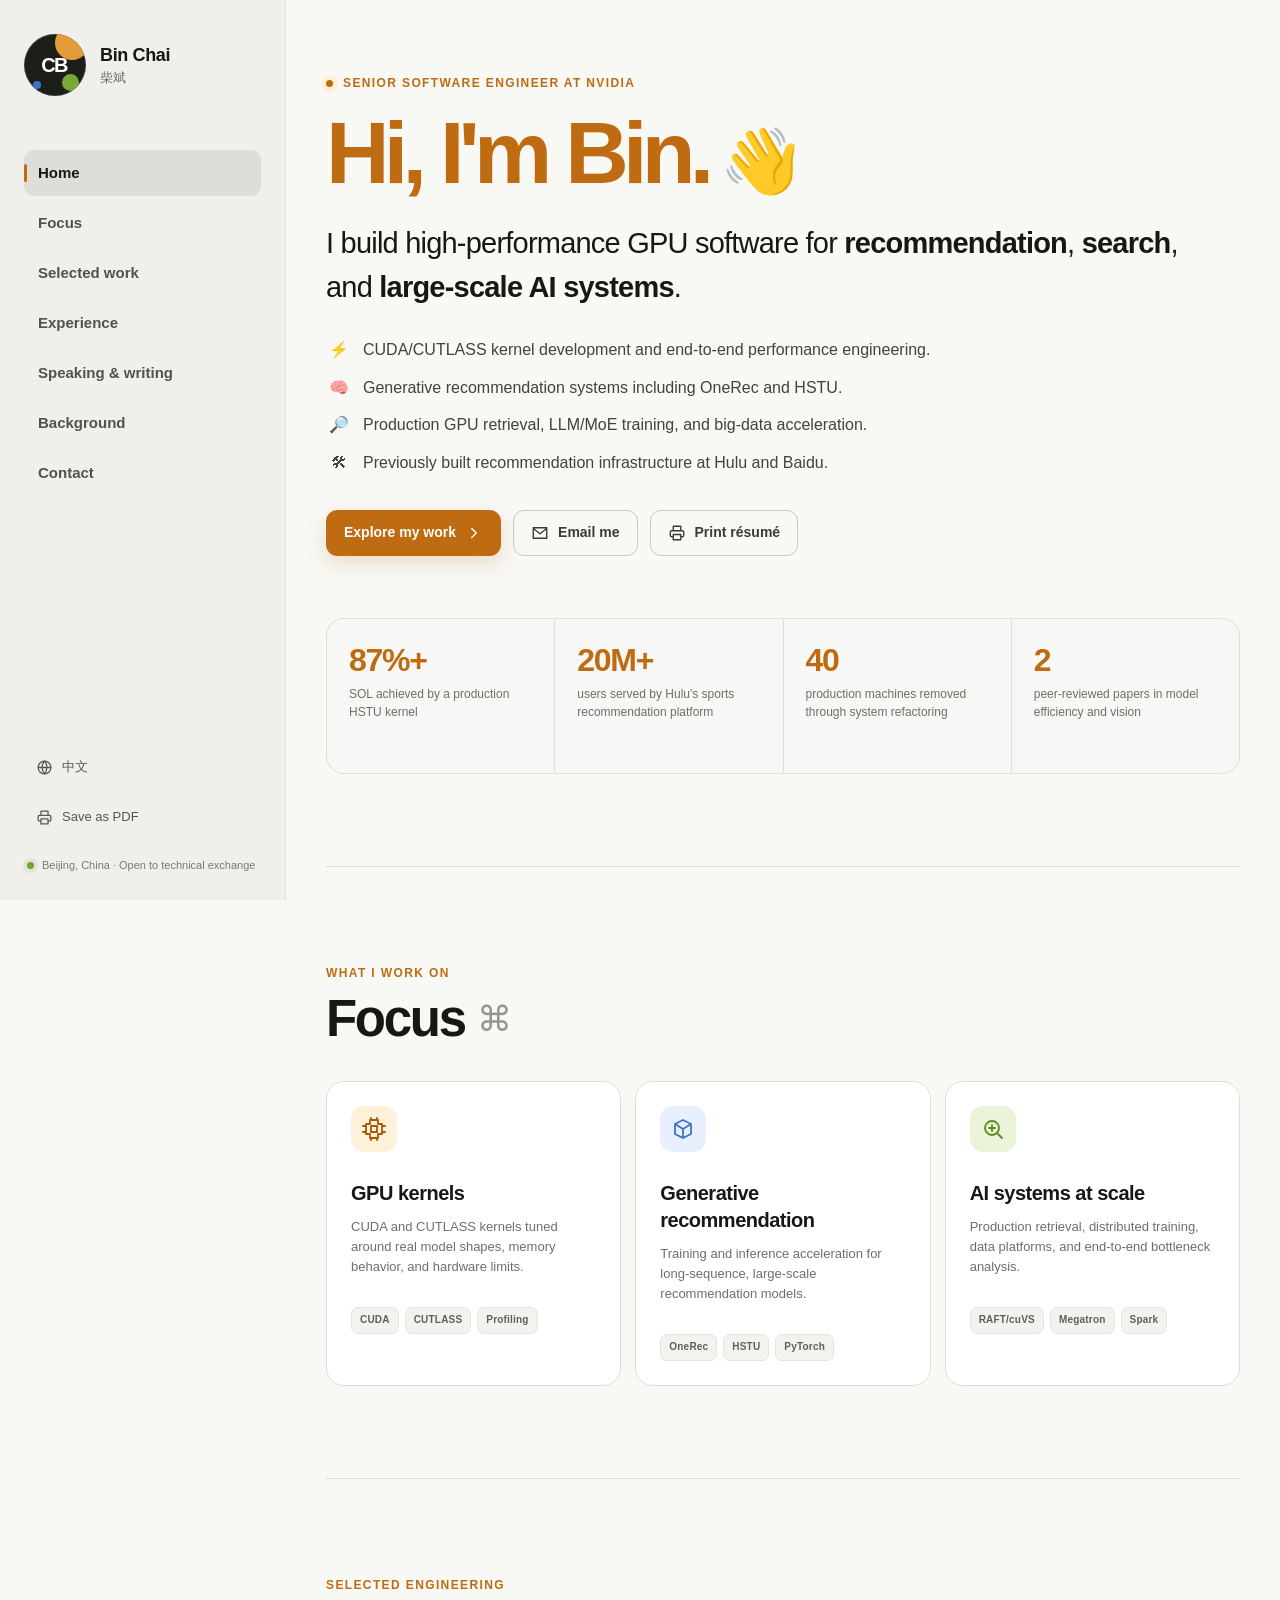
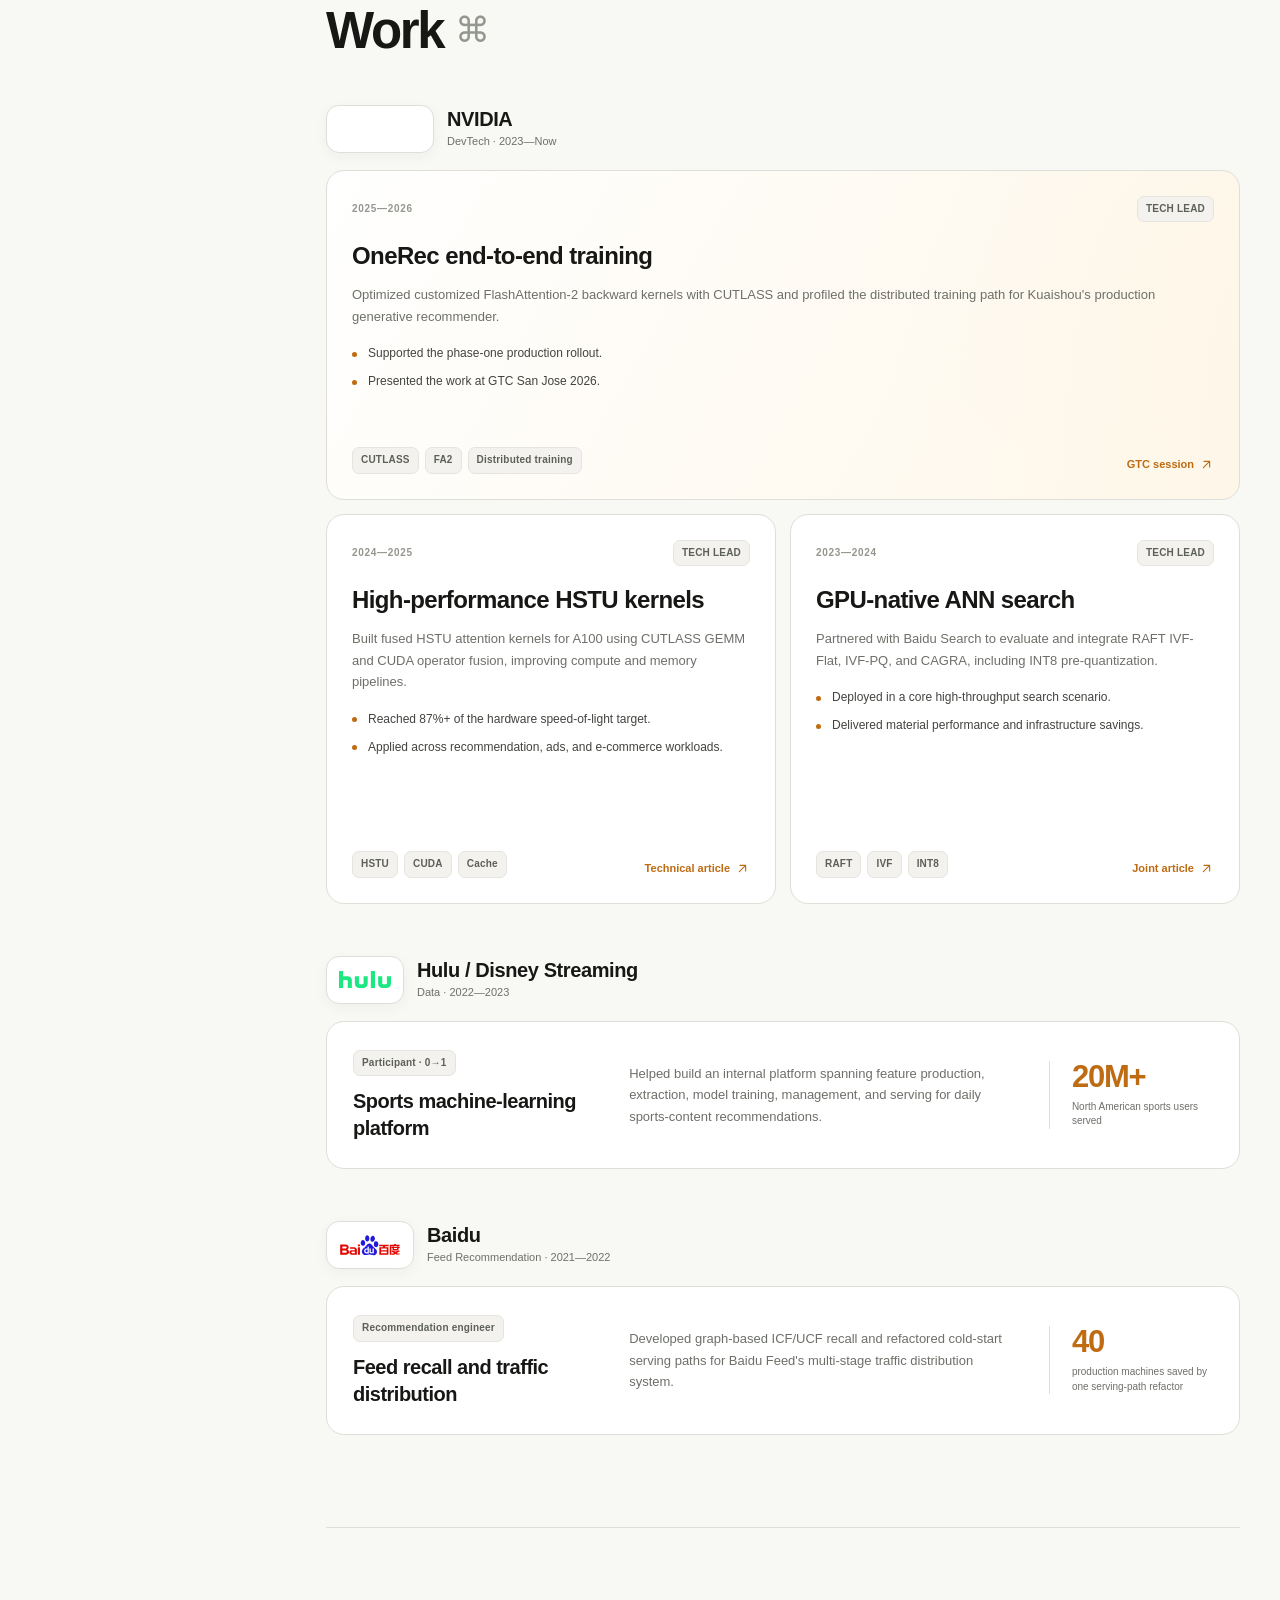
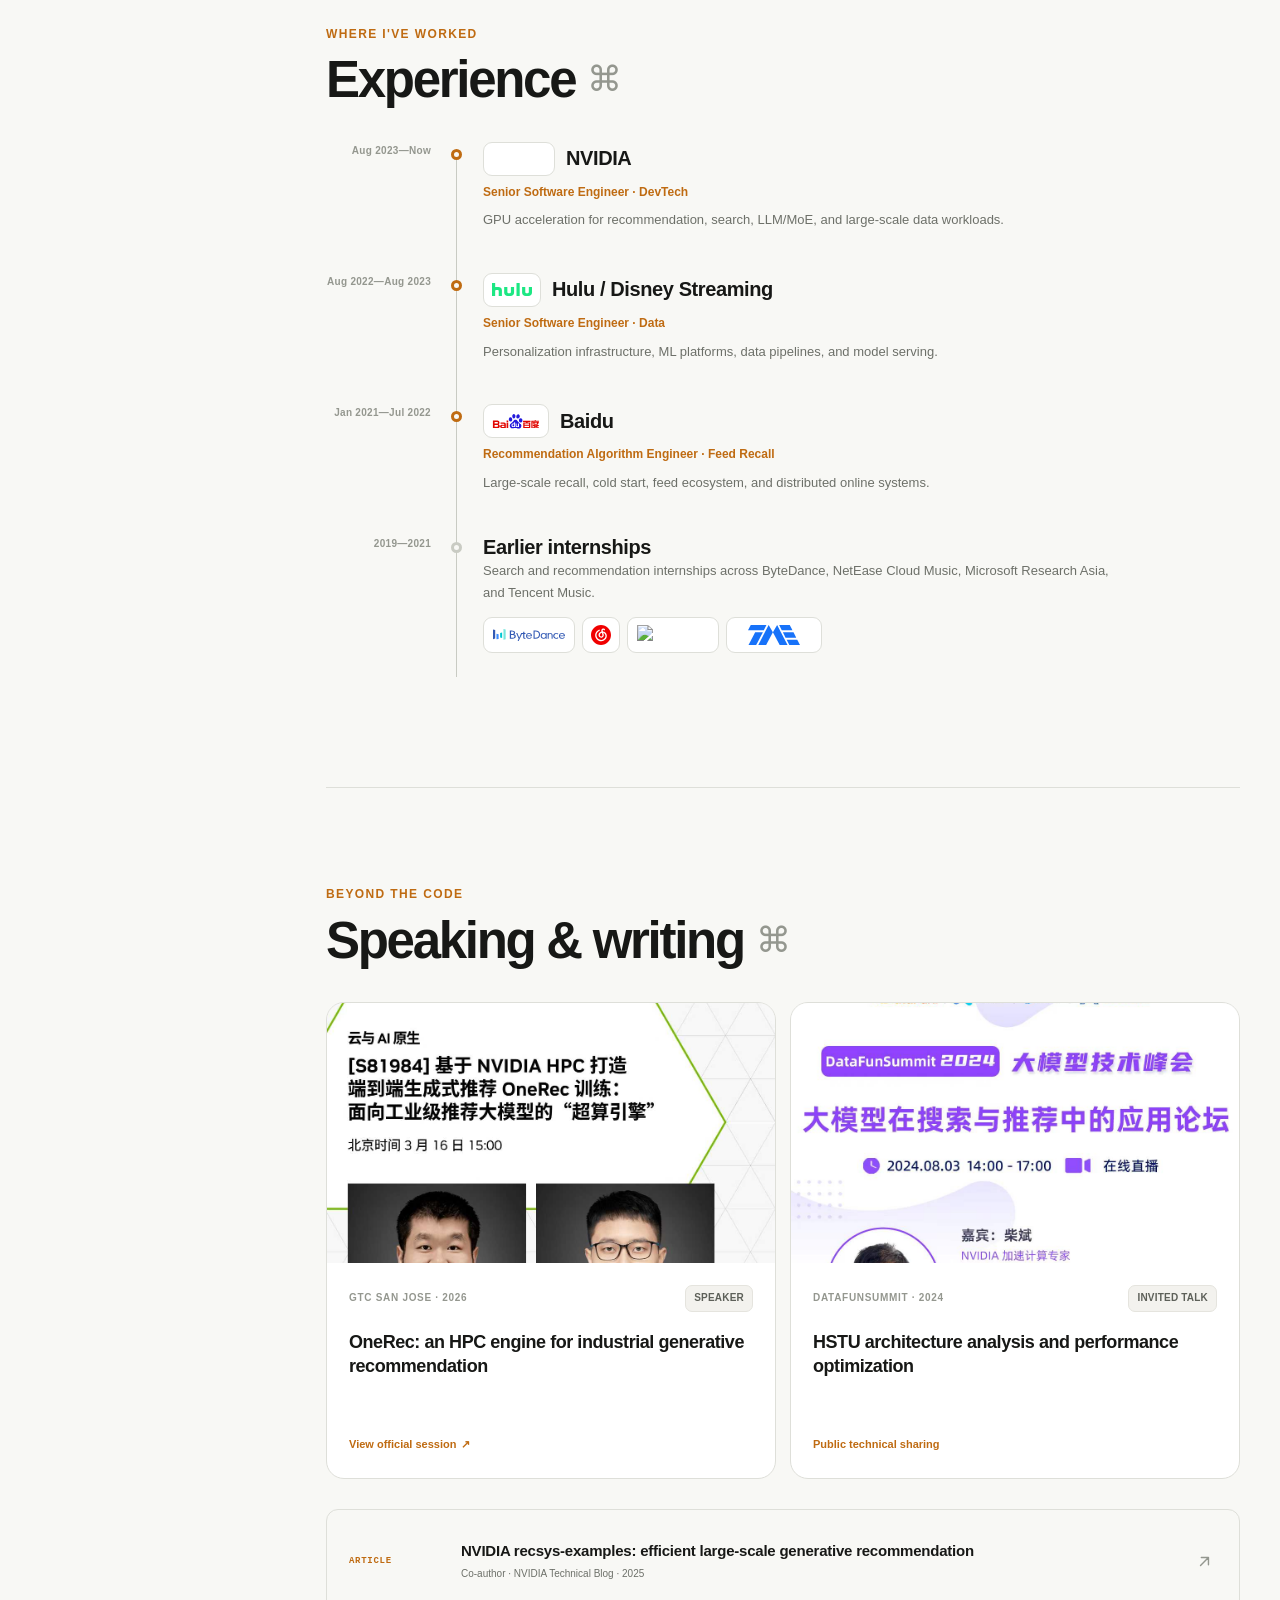
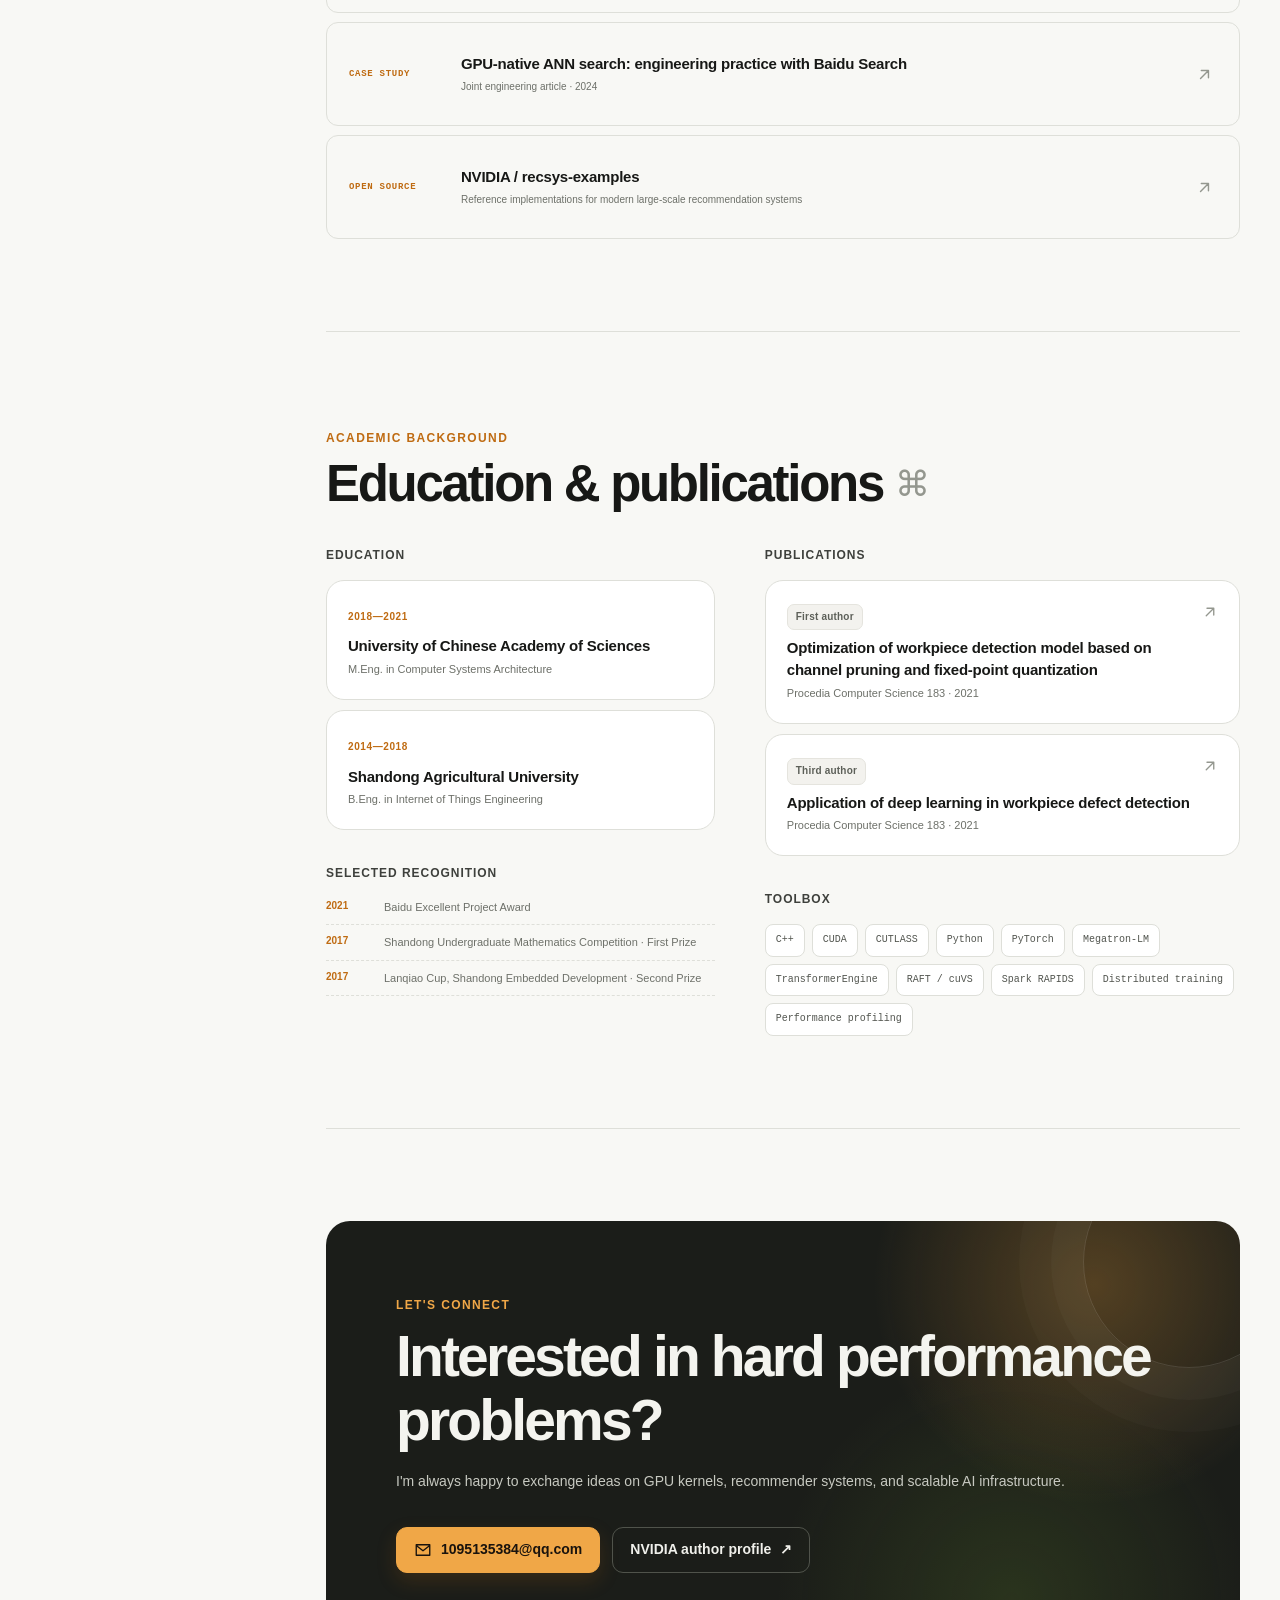
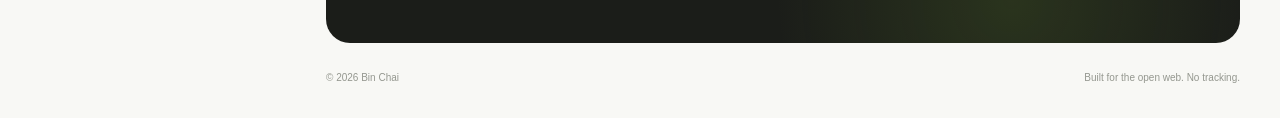
==== commit 0fe747fa: "Use complete company logos" ====
--- a/index.html
+++ b/index.html
@@ -245,7 +245,9 @@
         </div>
 
         <div class="company-heading reveal">
-          <div class="company-logo company-logo--nvidia" aria-hidden="true">N</div>
+          <div class="company-logo company-logo--nvidia" aria-hidden="true">
+            <img src="./assets/logos/nvidia.svg" alt="" />
+          </div>
           <div><strong>NVIDIA</strong><span>DevTech · 2023—Now</span></div>
         </div>
 
@@ -306,7 +308,9 @@
         </div>
 
         <div class="company-heading company-heading--spaced reveal">
-          <div class="company-logo company-logo--hulu" aria-hidden="true">h</div>
+          <div class="company-logo company-logo--hulu" aria-hidden="true">
+            <img src="./assets/logos/hulu.svg" alt="" />
+          </div>
           <div><strong>Hulu / Disney Streaming</strong><span>Data · 2022—2023</span></div>
         </div>
 
@@ -325,7 +329,9 @@
         </article>
 
         <div class="company-heading company-heading--spaced reveal">
-          <div class="company-logo company-logo--baidu" aria-hidden="true">B</div>
+          <div class="company-logo company-logo--baidu" aria-hidden="true">
+            <img src="./assets/logos/baidu.svg" alt="" />
+          </div>
           <div><strong>Baidu</strong><span>Feed Recommendation · 2021—2022</span></div>
         </div>
 
@@ -356,7 +362,10 @@
             <div class="timeline-marker"></div>
             <div class="timeline-date"><span class="lang-en">Aug 2023—Now</span><span class="lang-zh">2023.08—至今</span></div>
             <div class="timeline-content">
-              <h3>NVIDIA</h3>
+              <div class="timeline-company">
+                <span class="timeline-company-logo timeline-company-logo--nvidia" aria-hidden="true"><img src="./assets/logos/nvidia.svg" alt="" /></span>
+                <h3>NVIDIA</h3>
+              </div>
               <p class="timeline-role"><span class="lang-en">Senior Software Engineer · DevTech</span><span class="lang-zh">高级软件开发工程师 · DevTech</span></p>
               <p class="lang-en">GPU acceleration for recommendation, search, LLM/MoE, and large-scale data workloads.</p>
               <p class="lang-zh">负责搜广推、LLM/MoE 与大数据业务的 GPU 加速和性能工程。</p>
@@ -367,7 +376,10 @@
             <div class="timeline-marker"></div>
             <div class="timeline-date">Aug 2022—Aug 2023</div>
             <div class="timeline-content">
-              <h3>Hulu / Disney Streaming</h3>
+              <div class="timeline-company">
+                <span class="timeline-company-logo timeline-company-logo--hulu" aria-hidden="true"><img src="./assets/logos/hulu.svg" alt="" /></span>
+                <h3>Hulu / Disney Streaming</h3>
+              </div>
               <p class="timeline-role"><span class="lang-en">Senior Software Engineer · Data</span><span class="lang-zh">高级软件开发工程师 · Data</span></p>
               <p class="lang-en">Personalization infrastructure, ML platforms, data pipelines, and model serving.</p>
               <p class="lang-zh">个性化推荐基础设施、机器学习平台、数据流水线与模型服务。</p>
@@ -378,7 +390,10 @@
             <div class="timeline-marker"></div>
             <div class="timeline-date">Jan 2021—Jul 2022</div>
             <div class="timeline-content">
-              <h3>Baidu</h3>
+              <div class="timeline-company">
+                <span class="timeline-company-logo timeline-company-logo--baidu" aria-hidden="true"><img src="./assets/logos/baidu.svg" alt="" /></span>
+                <h3>Baidu</h3>
+              </div>
               <p class="timeline-role"><span class="lang-en">Recommendation Algorithm Engineer · Feed Recall</span><span class="lang-zh">推荐算法工程师 · Feed 召回</span></p>
               <p class="lang-en">Large-scale recall, cold start, feed ecosystem, and distributed online systems.</p>
               <p class="lang-zh">大规模召回、冷启动、信息流生态与分布式在线系统。</p>
@@ -392,6 +407,12 @@
               <h3><span class="lang-en">Earlier internships</span><span class="lang-zh">早期实习</span></h3>
               <p class="lang-en">Search and recommendation internships across ByteDance, NetEase Cloud Music, Microsoft Research Asia, and Tencent Music.</p>
               <p class="lang-zh">曾在字节跳动、网易云音乐、微软亚洲研究院与腾讯音乐参与搜广推相关实习。</p>
+              <div class="internship-logos" aria-label="ByteDance, NetEase Cloud Music, Microsoft Research Asia, and Tencent Music">
+                <span class="internship-logo internship-logo--bytedance"><img src="./assets/logos/bytedance.svg" alt="ByteDance" /></span>
+                <span class="internship-logo internship-logo--netease"><img src="./assets/logos/netease-cloud-music.svg" alt="NetEase Cloud Music" /></span>
+                <span class="internship-logo internship-logo--microsoft"><img src="./assets/logos/microsoft.svg" alt="Microsoft" /></span>
+                <span class="internship-logo internship-logo--tencent"><img src="./assets/logos/tencent-music.svg" alt="Tencent Music" /></span>
+              </div>
             </div>
           </article>
         </div>
--- a/styles.css
+++ b/styles.css
@@ -655,29 +655,35 @@
 }
 
 .company-logo {
-  display: grid;
-  width: 46px;
-  height: 46px;
-  place-items: center;
-  color: #fff;
+  display: flex;
+  flex: 0 0 auto;
+  align-items: center;
+  justify-content: center;
+  height: 48px;
+  padding: 10px 12px;
+  background: #fff;
+  border: 1px solid var(--line);
   border-radius: 13px;
-  font-size: 20px;
-  font-weight: 850;
+  box-shadow: 0 4px 14px rgba(37, 35, 30, 0.045);
+}
+
+.company-logo img {
+  display: block;
+  width: 100%;
+  max-height: 100%;
+  object-fit: contain;
 }
 
 .company-logo--nvidia {
-  color: #111;
-  background: #b6e46d;
+  width: 108px;
 }
 
 .company-logo--hulu {
-  color: #101010;
-  background: #46e63f;
-  font-size: 27px;
+  width: 78px;
 }
 
 .company-logo--baidu {
-  background: #316fe8;
+  width: 88px;
 }
 
 .work-grid {
@@ -878,6 +884,41 @@
   line-height: 1.25;
 }
 
+.timeline-company {
+  display: flex;
+  align-items: center;
+  gap: 11px;
+  margin-bottom: 7px;
+}
+
+.timeline-company-logo {
+  display: flex;
+  flex: 0 0 auto;
+  align-items: center;
+  justify-content: center;
+  width: 72px;
+  height: 34px;
+  padding: 7px 8px;
+  background: #fff;
+  border: 1px solid var(--line);
+  border-radius: 9px;
+}
+
+.timeline-company-logo img {
+  display: block;
+  width: 100%;
+  max-height: 100%;
+  object-fit: contain;
+}
+
+.timeline-company-logo--hulu {
+  width: 58px;
+}
+
+.timeline-company-logo--baidu {
+  width: 66px;
+}
+
 .timeline-role {
   margin: 4px 0 7px !important;
   color: var(--accent) !important;
@@ -894,6 +935,46 @@
 
 .timeline-item--muted .timeline-marker {
   border-color: var(--line-dark);
+}
+
+.internship-logos {
+  display: flex;
+  flex-wrap: wrap;
+  gap: 7px;
+  margin-top: 14px;
+}
+
+.internship-logo {
+  display: flex;
+  align-items: center;
+  justify-content: center;
+  width: 92px;
+  height: 36px;
+  padding: 7px 9px;
+  background: #fff;
+  border: 1px solid var(--line);
+  border-radius: 9px;
+}
+
+.internship-logo img {
+  display: block;
+  width: 100%;
+  max-height: 100%;
+  object-fit: contain;
+}
+
+.internship-logo--netease {
+  width: 38px;
+  padding: 7px;
+  color: #e20000;
+}
+
+.internship-logo--netease img {
+  filter: invert(13%) sepia(95%) saturate(6433%) hue-rotate(357deg) brightness(89%) contrast(113%);
+}
+
+.internship-logo--tencent {
+  width: 96px;
 }
 
 .media-grid {
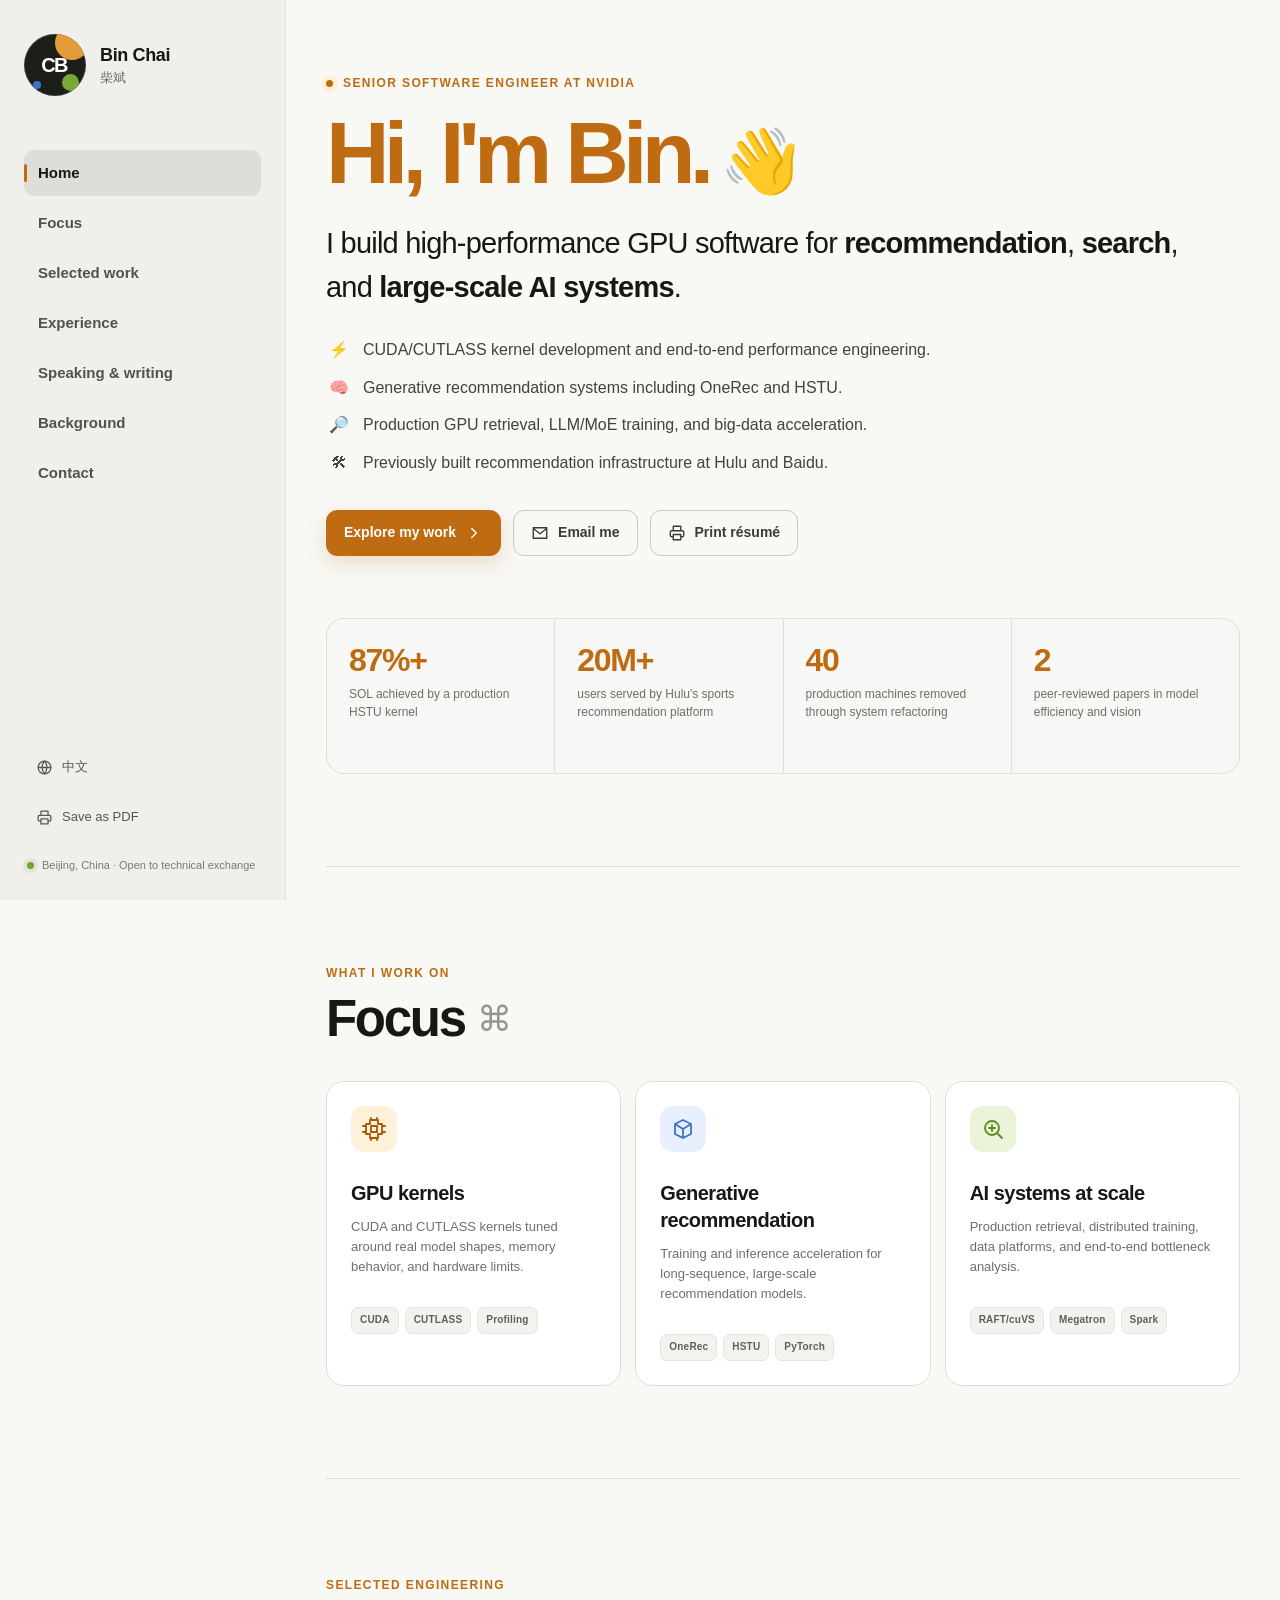
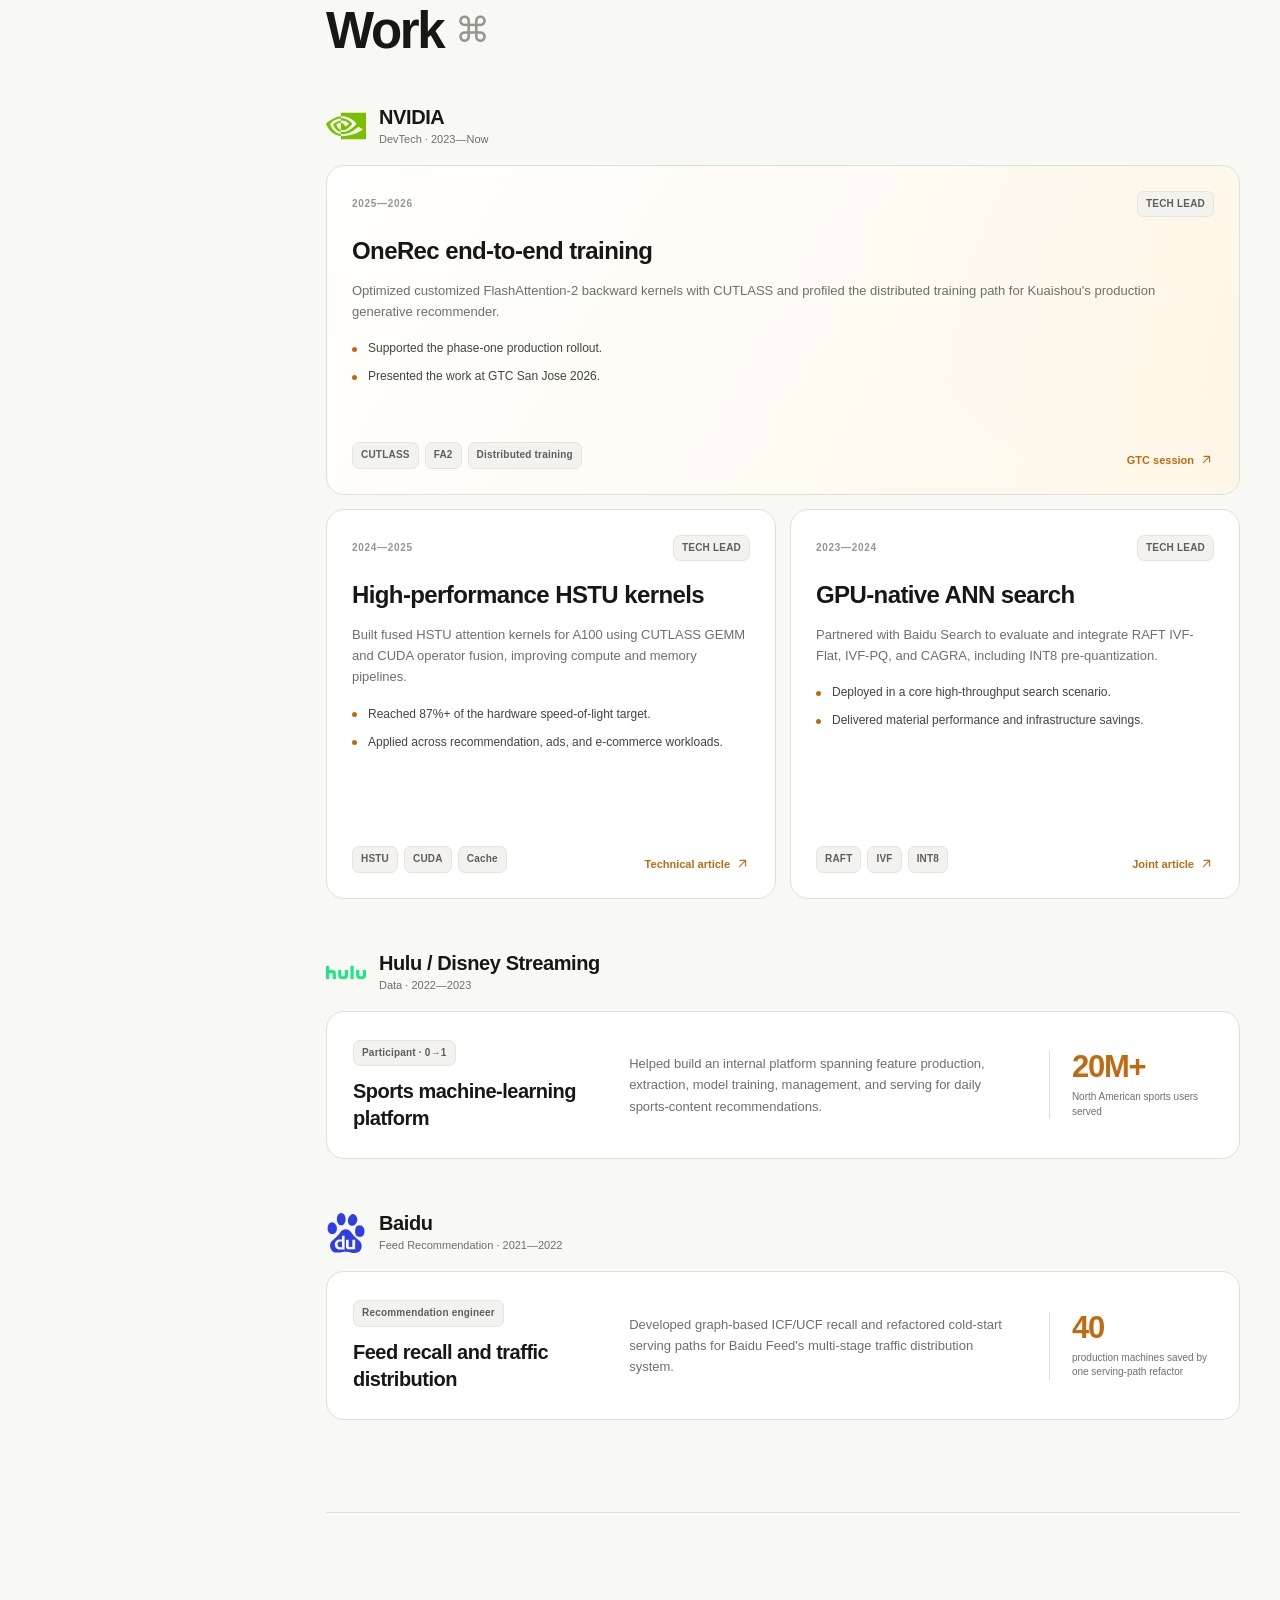
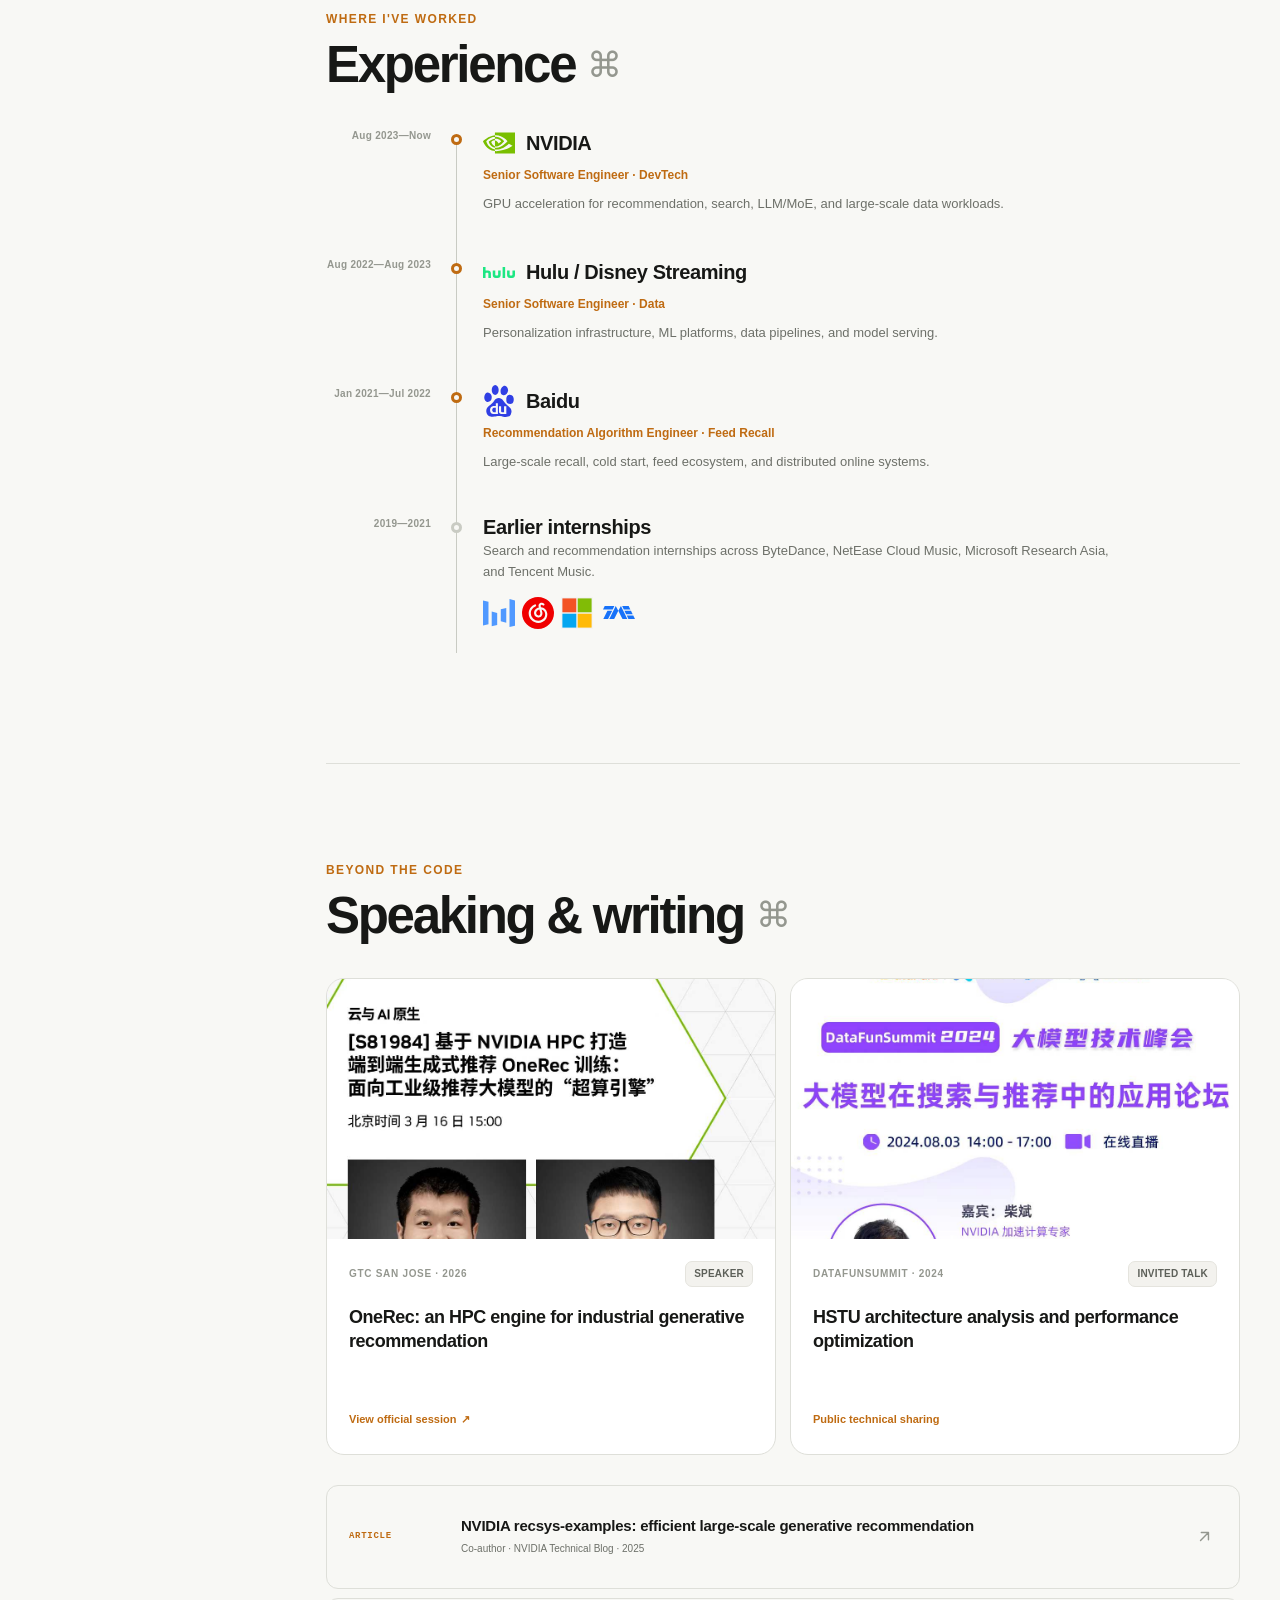
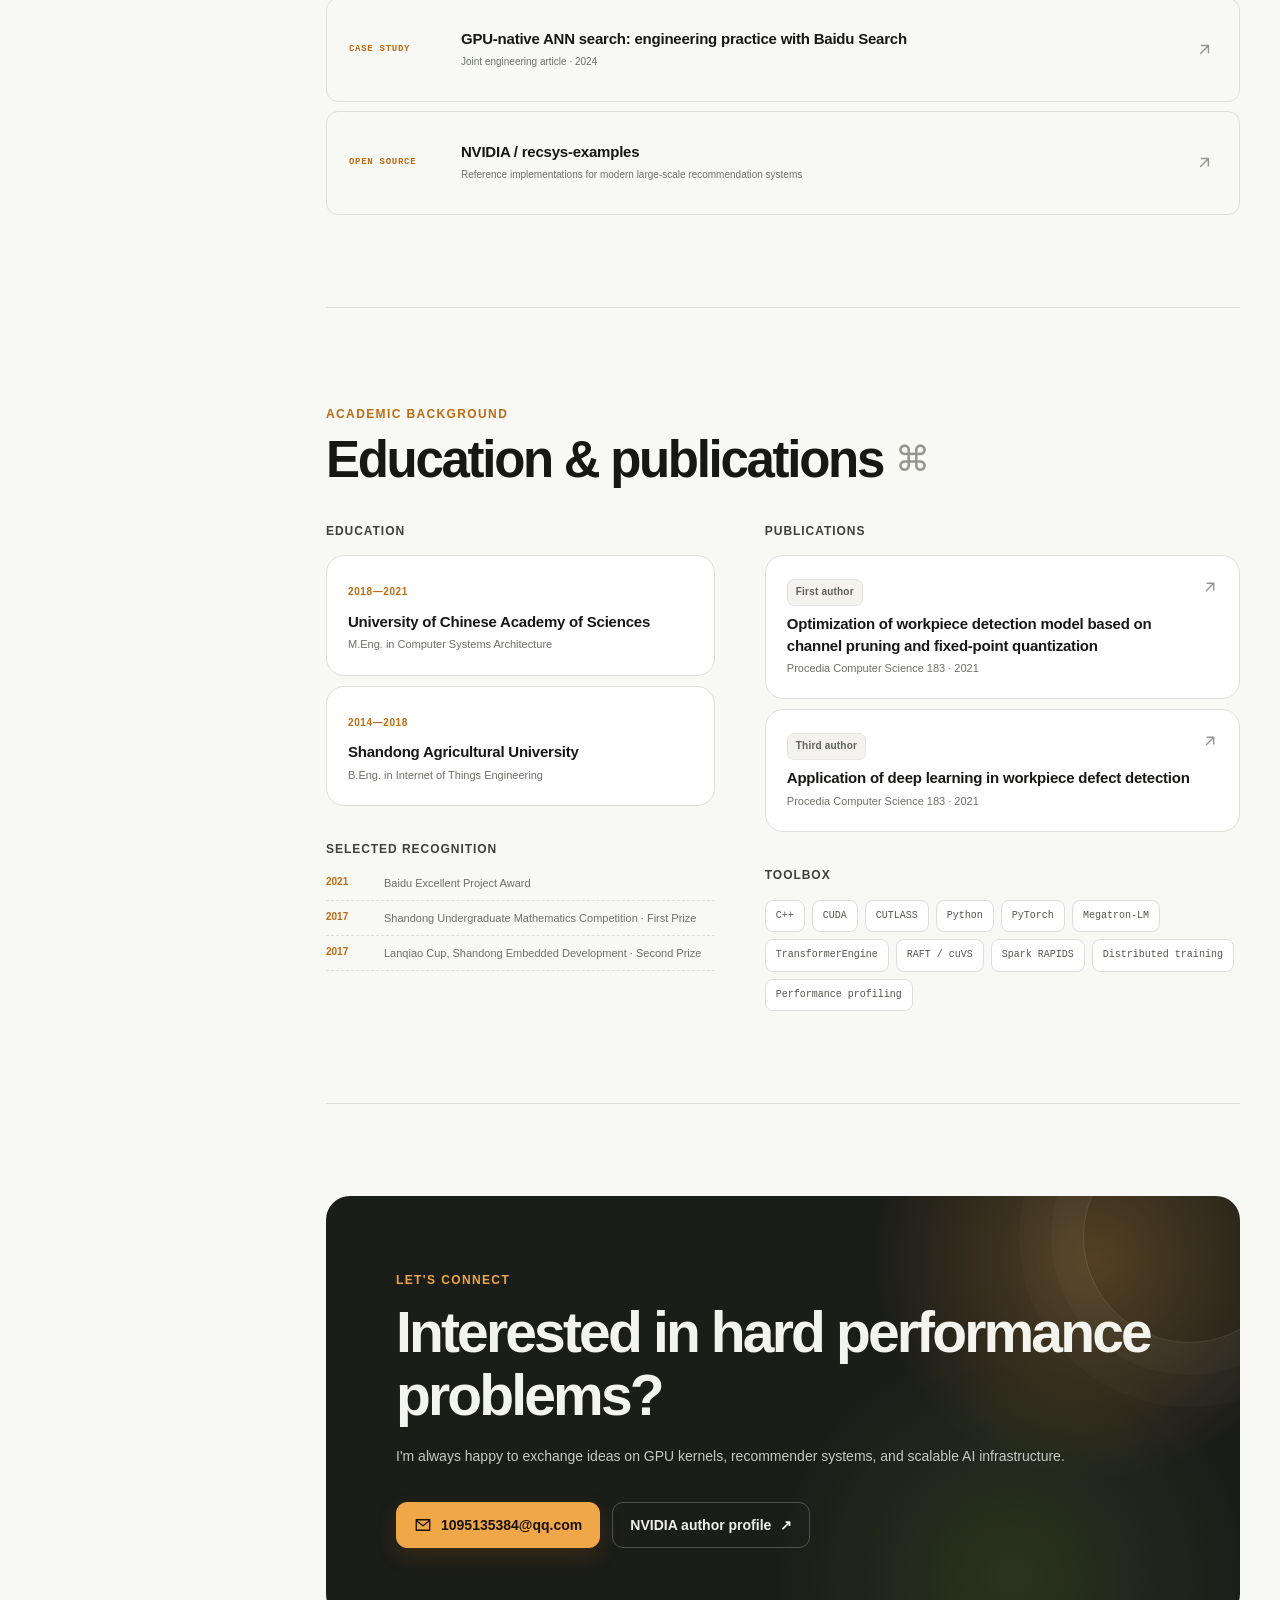
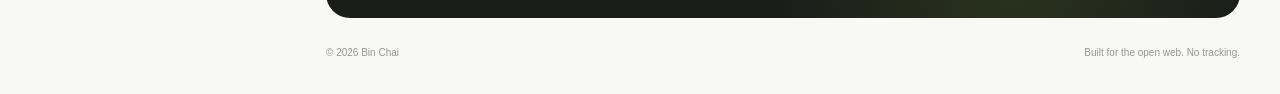
==== commit 2fb57fff: "Normalize company logo sizing" ====
--- a/index.html
+++ b/index.html
@@ -246,7 +246,7 @@
 
         <div class="company-heading reveal">
           <div class="company-logo company-logo--nvidia" aria-hidden="true">
-            <img src="./assets/logos/nvidia.svg" alt="" />
+            <img src="./assets/logos/nvidia-mark.svg" alt="" />
           </div>
           <div><strong>NVIDIA</strong><span>DevTech · 2023—Now</span></div>
         </div>
@@ -330,7 +330,7 @@
 
         <div class="company-heading company-heading--spaced reveal">
           <div class="company-logo company-logo--baidu" aria-hidden="true">
-            <img src="./assets/logos/baidu.svg" alt="" />
+            <img src="./assets/logos/baidu-mark.svg" alt="" />
           </div>
           <div><strong>Baidu</strong><span>Feed Recommendation · 2021—2022</span></div>
         </div>
@@ -363,7 +363,7 @@
             <div class="timeline-date"><span class="lang-en">Aug 2023—Now</span><span class="lang-zh">2023.08—至今</span></div>
             <div class="timeline-content">
               <div class="timeline-company">
-                <span class="timeline-company-logo timeline-company-logo--nvidia" aria-hidden="true"><img src="./assets/logos/nvidia.svg" alt="" /></span>
+                <span class="timeline-company-logo timeline-company-logo--nvidia" aria-hidden="true"><img src="./assets/logos/nvidia-mark.svg" alt="" /></span>
                 <h3>NVIDIA</h3>
               </div>
               <p class="timeline-role"><span class="lang-en">Senior Software Engineer · DevTech</span><span class="lang-zh">高级软件开发工程师 · DevTech</span></p>
@@ -391,7 +391,7 @@
             <div class="timeline-date">Jan 2021—Jul 2022</div>
             <div class="timeline-content">
               <div class="timeline-company">
-                <span class="timeline-company-logo timeline-company-logo--baidu" aria-hidden="true"><img src="./assets/logos/baidu.svg" alt="" /></span>
+                <span class="timeline-company-logo timeline-company-logo--baidu" aria-hidden="true"><img src="./assets/logos/baidu-mark.svg" alt="" /></span>
                 <h3>Baidu</h3>
               </div>
               <p class="timeline-role"><span class="lang-en">Recommendation Algorithm Engineer · Feed Recall</span><span class="lang-zh">推荐算法工程师 · Feed 召回</span></p>
@@ -408,9 +408,9 @@
               <p class="lang-en">Search and recommendation internships across ByteDance, NetEase Cloud Music, Microsoft Research Asia, and Tencent Music.</p>
               <p class="lang-zh">曾在字节跳动、网易云音乐、微软亚洲研究院与腾讯音乐参与搜广推相关实习。</p>
               <div class="internship-logos" aria-label="ByteDance, NetEase Cloud Music, Microsoft Research Asia, and Tencent Music">
-                <span class="internship-logo internship-logo--bytedance"><img src="./assets/logos/bytedance.svg" alt="ByteDance" /></span>
+                <span class="internship-logo internship-logo--bytedance"><img src="./assets/logos/bytedance-mark.svg" alt="ByteDance" /></span>
                 <span class="internship-logo internship-logo--netease"><img src="./assets/logos/netease-cloud-music.svg" alt="NetEase Cloud Music" /></span>
-                <span class="internship-logo internship-logo--microsoft"><img src="./assets/logos/microsoft.svg" alt="Microsoft" /></span>
+                <span class="internship-logo internship-logo--microsoft"><img src="./assets/logos/microsoft-mark.svg" alt="Microsoft" /></span>
                 <span class="internship-logo internship-logo--tencent"><img src="./assets/logos/tencent-music.svg" alt="Tencent Music" /></span>
               </div>
             </div>
--- a/styles.css
+++ b/styles.css
@@ -659,31 +659,28 @@
   flex: 0 0 auto;
   align-items: center;
   justify-content: center;
-  height: 48px;
-  padding: 10px 12px;
-  background: #fff;
-  border: 1px solid var(--line);
-  border-radius: 13px;
-  box-shadow: 0 4px 14px rgba(37, 35, 30, 0.045);
+  width: 40px;
+  height: 40px;
 }
 
 .company-logo img {
   display: block;
-  width: 100%;
-  max-height: 100%;
+  width: 40px;
+  height: auto;
+  max-height: 40px;
   object-fit: contain;
 }
 
 .company-logo--nvidia {
-  width: 108px;
+  filter: invert(59%) sepia(93%) saturate(565%) hue-rotate(37deg) brightness(91%) contrast(102%);
 }
 
 .company-logo--hulu {
-  width: 78px;
+  filter: none;
 }
 
 .company-logo--baidu {
-  width: 88px;
+  filter: invert(25%) sepia(99%) saturate(4360%) hue-rotate(235deg) brightness(88%) contrast(104%);
 }
 
 .work-grid {
@@ -896,27 +893,28 @@
   flex: 0 0 auto;
   align-items: center;
   justify-content: center;
-  width: 72px;
-  height: 34px;
-  padding: 7px 8px;
-  background: #fff;
-  border: 1px solid var(--line);
-  border-radius: 9px;
+  width: 32px;
+  height: 32px;
 }
 
 .timeline-company-logo img {
   display: block;
-  width: 100%;
-  max-height: 100%;
+  width: 32px;
+  height: auto;
+  max-height: 32px;
   object-fit: contain;
 }
 
 .timeline-company-logo--hulu {
-  width: 58px;
+  filter: none;
 }
 
 .timeline-company-logo--baidu {
-  width: 66px;
+  filter: invert(25%) sepia(99%) saturate(4360%) hue-rotate(235deg) brightness(88%) contrast(104%);
+}
+
+.timeline-company-logo--nvidia {
+  filter: invert(59%) sepia(93%) saturate(565%) hue-rotate(37deg) brightness(91%) contrast(102%);
 }
 
 .timeline-role {
@@ -948,24 +946,19 @@
   display: flex;
   align-items: center;
   justify-content: center;
-  width: 92px;
-  height: 36px;
-  padding: 7px 9px;
-  background: #fff;
-  border: 1px solid var(--line);
-  border-radius: 9px;
+  width: 32px;
+  height: 32px;
 }
 
 .internship-logo img {
   display: block;
-  width: 100%;
-  max-height: 100%;
+  width: 32px;
+  height: auto;
+  max-height: 32px;
   object-fit: contain;
 }
 
 .internship-logo--netease {
-  width: 38px;
-  padding: 7px;
   color: #e20000;
 }
 
@@ -974,7 +967,11 @@
 }
 
 .internship-logo--tencent {
-  width: 96px;
+  width: 38px;
+}
+
+.internship-logo--bytedance {
+  filter: invert(55%) sepia(94%) saturate(2302%) hue-rotate(194deg) brightness(101%) contrast(101%);
 }
 
 .media-grid {
